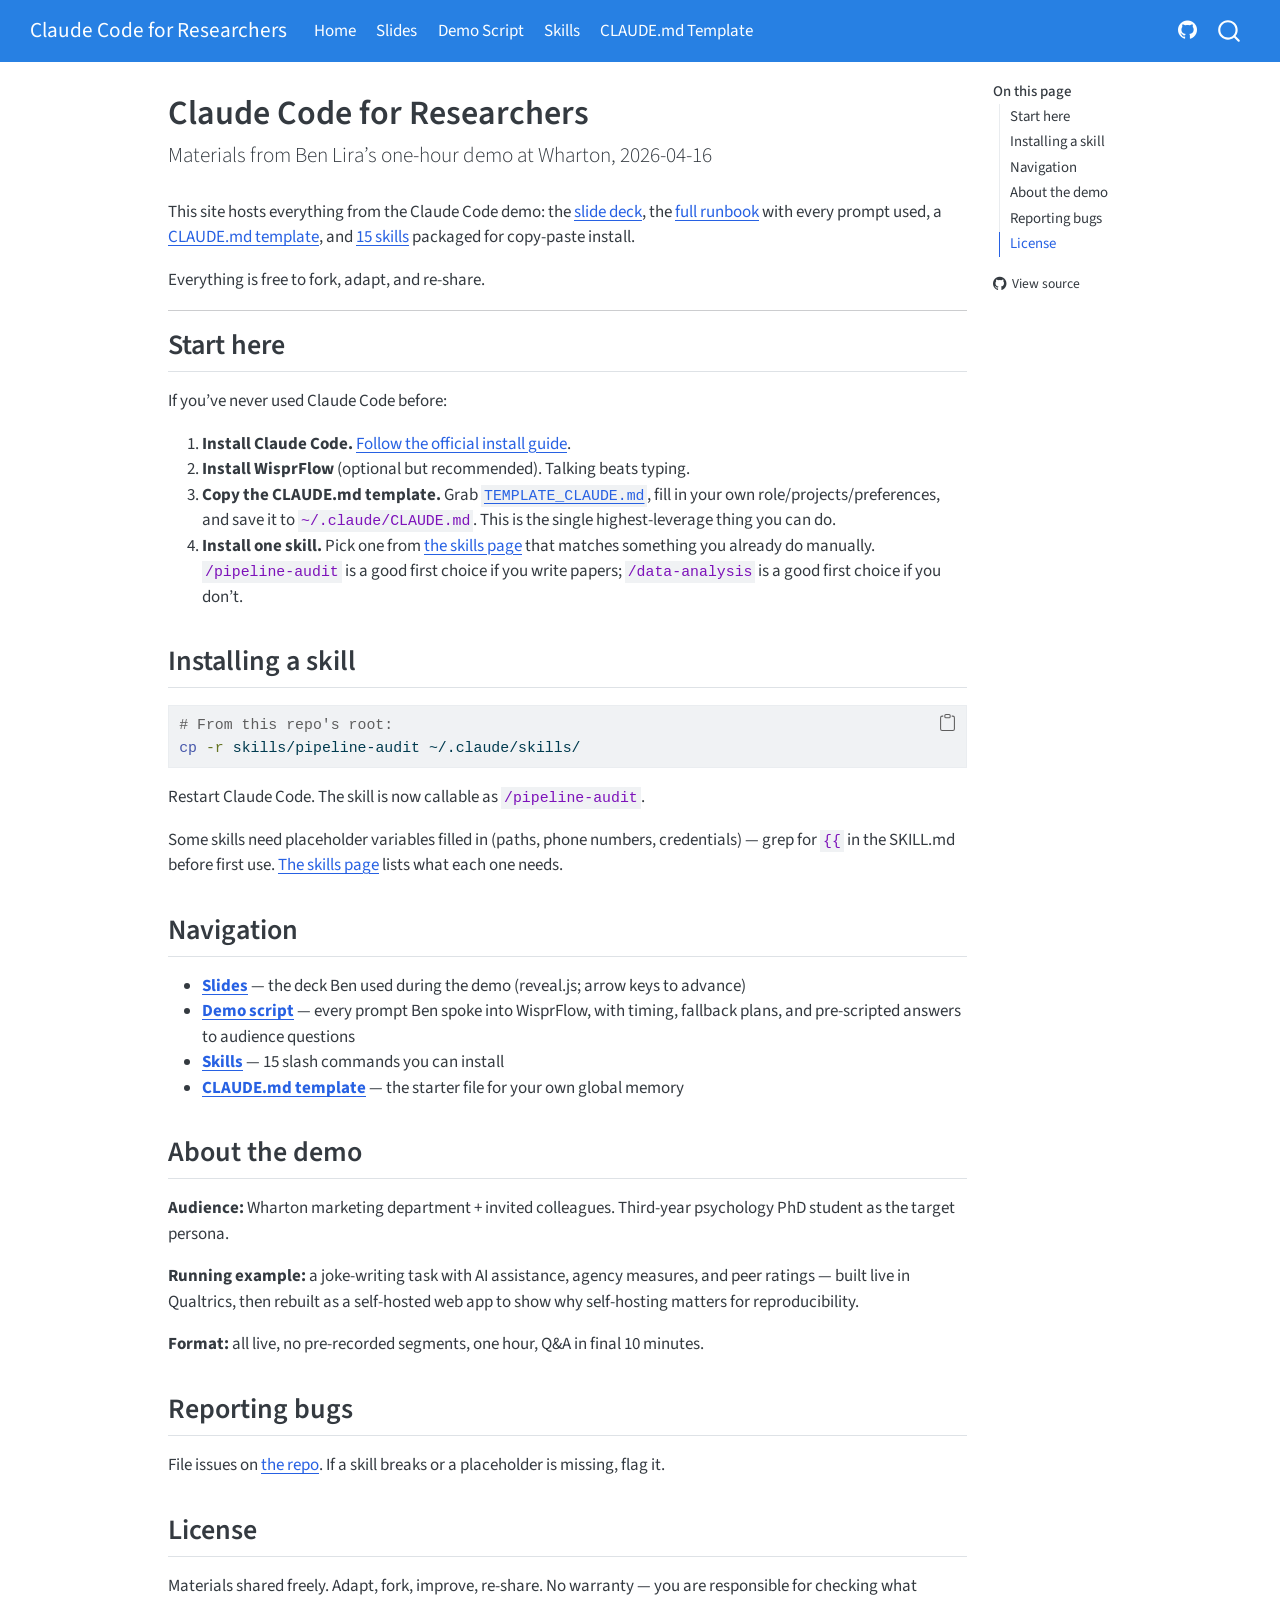
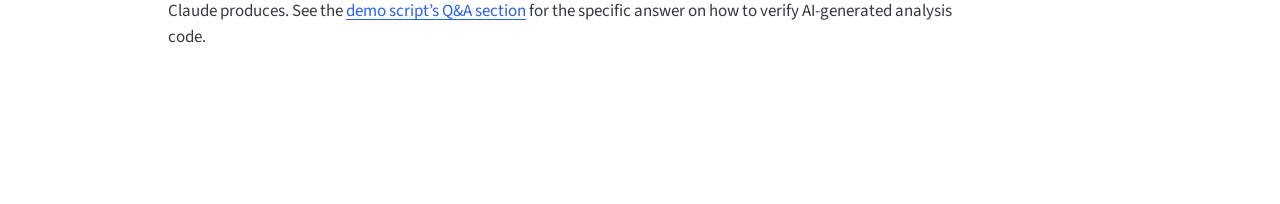
==== index.html @ da027f0b "Built site for gh-pages" ====
<!DOCTYPE html>
<html xmlns="http://www.w3.org/1999/xhtml" lang="en" xml:lang="en"><head>

<meta charset="utf-8">
<meta name="generator" content="quarto-1.9.37">

<meta name="viewport" content="width=device-width, initial-scale=1.0, user-scalable=yes">


<title>Claude Code for Researchers</title>
<style>
/* Default styles provided by pandoc.
** See https://pandoc.org/MANUAL.html#variables-for-html for config info.
*/
code{white-space: pre-wrap;}
span.smallcaps{font-variant: small-caps;}
div.columns{display: flex; gap: min(4vw, 1.5em);}
div.column{flex: auto; overflow-x: auto;}
div.hanging-indent{margin-left: 1.5em; text-indent: -1.5em;}
ul.task-list{list-style: none;}
ul.task-list li input[type="checkbox"] {
  width: 0.8em;
  margin: 0 0.8em 0.2em -1em; /* quarto-specific, see https://github.com/quarto-dev/quarto-cli/issues/4556 */ 
  vertical-align: middle;
}
/* CSS for syntax highlighting */
html { -webkit-text-size-adjust: 100%; }
pre > code.sourceCode { white-space: pre; position: relative; }
pre > code.sourceCode > span { display: inline-block; line-height: 1.25; }
pre > code.sourceCode > span:empty { height: 1.2em; }
.sourceCode { overflow: visible; }
code.sourceCode > span { color: inherit; text-decoration: inherit; }
div.sourceCode { margin: 1em 0; }
pre.sourceCode { margin: 0; }
@media screen {
div.sourceCode { overflow: auto; }
}
@media print {
pre > code.sourceCode { white-space: pre-wrap; }
pre > code.sourceCode > span { text-indent: -5em; padding-left: 5em; }
}
pre.numberSource code
  { counter-reset: source-line 0; }
pre.numberSource code > span
  { position: relative; left: -4em; counter-increment: source-line; }
pre.numberSource code > span > a:first-child::before
  { content: counter(source-line);
    position: relative; left: -1em; text-align: right; vertical-align: baseline;
    border: none; display: inline-block;
    -webkit-touch-callout: none; -webkit-user-select: none;
    -khtml-user-select: none; -moz-user-select: none;
    -ms-user-select: none; user-select: none;
    padding: 0 4px; width: 4em;
  }
pre.numberSource { margin-left: 3em;  padding-left: 4px; }
div.sourceCode
  {   }
@media screen {
pre > code.sourceCode > span > a:first-child::before { text-decoration: underline; }
}
</style>


<script src="site_libs/quarto-nav/quarto-nav.js"></script>
<script src="site_libs/quarto-nav/headroom.min.js"></script>
<script src="site_libs/clipboard/clipboard.min.js"></script>
<script src="site_libs/quarto-search/autocomplete.umd.js"></script>
<script src="site_libs/quarto-search/fuse.min.js"></script>
<script src="site_libs/quarto-search/quarto-search.js"></script>
<meta name="quarto:offset" content="./">
<script src="site_libs/quarto-html/quarto.js" type="module"></script>
<script src="site_libs/quarto-html/tabsets/tabsets.js" type="module"></script>
<script src="site_libs/quarto-html/popper.min.js"></script>
<script src="site_libs/quarto-html/tippy.umd.min.js"></script>
<script src="site_libs/quarto-html/anchor.min.js"></script>
<link href="site_libs/quarto-html/tippy.css" rel="stylesheet">
<link href="site_libs/quarto-html/quarto-syntax-highlighting-7f8f88aac4f3542376d5c11b86a4c14d.css" rel="stylesheet" id="quarto-text-highlighting-styles">
<script src="site_libs/bootstrap/bootstrap.min.js"></script>
<link href="site_libs/bootstrap/bootstrap-icons.css" rel="stylesheet">
<link href="site_libs/bootstrap/bootstrap-a6716d435b7d433af430122f15daafcd.min.css" rel="stylesheet" append-hash="true" id="quarto-bootstrap" data-mode="light">
<script id="quarto-search-options" type="application/json">{
  "location": "navbar",
  "copy-button": false,
  "collapse-after": 3,
  "panel-placement": "end",
  "type": "overlay",
  "limit": 50,
  "keyboard-shortcut": [
    "f",
    "/",
    "s"
  ],
  "show-item-context": false,
  "language": {
    "search-no-results-text": "No results",
    "search-matching-documents-text": "matching documents",
    "search-copy-link-title": "Copy link to search",
    "search-hide-matches-text": "Hide additional matches",
    "search-more-match-text": "more match in this document",
    "search-more-matches-text": "more matches in this document",
    "search-clear-button-title": "Clear",
    "search-text-placeholder": "",
    "search-detached-cancel-button-title": "Cancel",
    "search-submit-button-title": "Submit",
    "search-label": "Search"
  }
}</script>


<link rel="stylesheet" href="slides.css">
</head>

<body class="nav-fixed quarto-light">

<div id="quarto-search-results"></div>
  <header id="quarto-header" class="headroom fixed-top">
    <nav class="navbar navbar-expand-lg " data-bs-theme="dark">
      <div class="navbar-container container-fluid">
      <div class="navbar-brand-container mx-auto">
    <a class="navbar-brand" href="./index.html">
    <span class="navbar-title">Claude Code for Researchers</span>
    </a>
  </div>
            <div id="quarto-search" class="" title="Search"></div>
          <button class="navbar-toggler" type="button" data-bs-toggle="collapse" data-bs-target="#navbarCollapse" aria-controls="navbarCollapse" role="menu" aria-expanded="false" aria-label="Toggle navigation" onclick="if (window.quartoToggleHeadroom) { window.quartoToggleHeadroom(); }">
  <span class="navbar-toggler-icon"></span>
</button>
          <div class="collapse navbar-collapse" id="navbarCollapse">
            <ul class="navbar-nav navbar-nav-scroll me-auto">
  <li class="nav-item">
    <a class="nav-link active" href="./index.html" aria-current="page"> 
<span class="menu-text">Home</span></a>
  </li>  
  <li class="nav-item">
    <a class="nav-link" href="./slides.html"> 
<span class="menu-text">Slides</span></a>
  </li>  
  <li class="nav-item">
    <a class="nav-link" href="./demo_script.html"> 
<span class="menu-text">Demo Script</span></a>
  </li>  
  <li class="nav-item">
    <a class="nav-link" href="./skills/index.html"> 
<span class="menu-text">Skills</span></a>
  </li>  
  <li class="nav-item">
    <a class="nav-link" href="./TEMPLATE_CLAUDE.html"> 
<span class="menu-text">CLAUDE.md Template</span></a>
  </li>  
</ul>
            <ul class="navbar-nav navbar-nav-scroll ms-auto">
  <li class="nav-item compact">
    <a class="nav-link" href="https://github.com/lirabenjamin/claude-code-for-researchers"> <i class="bi bi-github" role="img" aria-label="GitHub">
</i> 
<span class="menu-text"></span></a>
  </li>  
</ul>
          </div> <!-- /navcollapse -->
            <div class="quarto-navbar-tools">
</div>
      </div> <!-- /container-fluid -->
    </nav>
</header>
<!-- content -->
<div id="quarto-content" class="quarto-container page-columns page-rows-contents page-layout-article page-navbar">
<!-- sidebar -->
<!-- margin-sidebar -->
    <div id="quarto-margin-sidebar" class="sidebar margin-sidebar">
        <nav id="TOC" role="doc-toc" class="toc-active">
    <h2 id="toc-title">On this page</h2>
   
  <ul>
  <li><a href="#start-here" id="toc-start-here" class="nav-link active" data-scroll-target="#start-here">Start here</a></li>
  <li><a href="#installing-a-skill" id="toc-installing-a-skill" class="nav-link" data-scroll-target="#installing-a-skill">Installing a skill</a></li>
  <li><a href="#navigation" id="toc-navigation" class="nav-link" data-scroll-target="#navigation">Navigation</a></li>
  <li><a href="#about-the-demo" id="toc-about-the-demo" class="nav-link" data-scroll-target="#about-the-demo">About the demo</a></li>
  <li><a href="#reporting-bugs" id="toc-reporting-bugs" class="nav-link" data-scroll-target="#reporting-bugs">Reporting bugs</a></li>
  <li><a href="#license" id="toc-license" class="nav-link" data-scroll-target="#license">License</a></li>
  </ul>
<div class="toc-actions"><ul><li><a href="https://github.com/lirabenjamin/claude-code-for-researchers/blob/main/index.qmd" class="toc-action"><i class="bi bi-github"></i>View source</a></li></ul></div></nav>
    </div>
<!-- main -->
<main class="content" id="quarto-document-content">

<header id="title-block-header" class="quarto-title-block default">
<div class="quarto-title">
<h1 class="title">Claude Code for Researchers</h1>
<p class="subtitle lead">Materials from Ben Lira’s one-hour demo at Wharton, 2026-04-16</p>
</div>



<div class="quarto-title-meta">

    
  
    
  </div>
  


</header>


<p>This site hosts everything from the Claude Code demo: the <a href="./slides.html">slide deck</a>, the <a href="./demo_script.html">full runbook</a> with every prompt used, a <a href="./TEMPLATE_CLAUDE.html">CLAUDE.md template</a>, and <a href="./skills/index.html">15 skills</a> packaged for copy-paste install.</p>
<p>Everything is free to fork, adapt, and re-share.</p>
<hr>
<section id="start-here" class="level2">
<h2 class="anchored" data-anchor-id="start-here">Start here</h2>
<p>If you’ve never used Claude Code before:</p>
<ol type="1">
<li><strong>Install Claude Code.</strong> <a href="https://docs.anthropic.com/claude/docs/claude-code">Follow the official install guide</a>.</li>
<li><strong>Install WisprFlow</strong> (optional but recommended). Talking beats typing.</li>
<li><strong>Copy the CLAUDE.md template.</strong> Grab <a href="./TEMPLATE_CLAUDE.html"><code>TEMPLATE_CLAUDE.md</code></a>, fill in your own role/projects/preferences, and save it to <code>~/.claude/CLAUDE.md</code>. This is the single highest-leverage thing you can do.</li>
<li><strong>Install one skill.</strong> Pick one from <a href="./skills/index.html">the skills page</a> that matches something you already do manually. <code>/pipeline-audit</code> is a good first choice if you write papers; <code>/data-analysis</code> is a good first choice if you don’t.</li>
</ol>
</section>
<section id="installing-a-skill" class="level2">
<h2 class="anchored" data-anchor-id="installing-a-skill">Installing a skill</h2>
<div class="code-copy-outer-scaffold"><div class="sourceCode" id="cb1"><pre class="sourceCode bash code-with-copy"><code class="sourceCode bash"><span id="cb1-1"><a href="#cb1-1" aria-hidden="true" tabindex="-1"></a><span class="co"># From this repo's root:</span></span>
<span id="cb1-2"><a href="#cb1-2" aria-hidden="true" tabindex="-1"></a><span class="fu">cp</span> <span class="at">-r</span> skills/pipeline-audit ~/.claude/skills/</span></code></pre></div><button title="Copy to Clipboard" class="code-copy-button"><i class="bi"></i></button></div>
<p>Restart Claude Code. The skill is now callable as <code>/pipeline-audit</code>.</p>
<p>Some skills need placeholder variables filled in (paths, phone numbers, credentials) — grep for <code>{{</code> in the SKILL.md before first use. <a href="./skills/index.html">The skills page</a> lists what each one needs.</p>
</section>
<section id="navigation" class="level2">
<h2 class="anchored" data-anchor-id="navigation">Navigation</h2>
<ul>
<li><a href="./slides.html"><strong>Slides</strong></a> — the deck Ben used during the demo (reveal.js; arrow keys to advance)</li>
<li><a href="./demo_script.html"><strong>Demo script</strong></a> — every prompt Ben spoke into WisprFlow, with timing, fallback plans, and pre-scripted answers to audience questions</li>
<li><a href="./skills/index.html"><strong>Skills</strong></a> — 15 slash commands you can install</li>
<li><a href="./TEMPLATE_CLAUDE.html"><strong>CLAUDE.md template</strong></a> — the starter file for your own global memory</li>
</ul>
</section>
<section id="about-the-demo" class="level2">
<h2 class="anchored" data-anchor-id="about-the-demo">About the demo</h2>
<p><strong>Audience:</strong> Wharton marketing department + invited colleagues. Third-year psychology PhD student as the target persona.</p>
<p><strong>Running example:</strong> a joke-writing task with AI assistance, agency measures, and peer ratings — built live in Qualtrics, then rebuilt as a self-hosted web app to show why self-hosting matters for reproducibility.</p>
<p><strong>Format:</strong> all live, no pre-recorded segments, one hour, Q&amp;A in final 10 minutes.</p>
</section>
<section id="reporting-bugs" class="level2">
<h2 class="anchored" data-anchor-id="reporting-bugs">Reporting bugs</h2>
<p>File issues on <a href="https://github.com/lirabenjamin/claude-code-for-researchers">the repo</a>. If a skill breaks or a placeholder is missing, flag it.</p>
</section>
<section id="license" class="level2">
<h2 class="anchored" data-anchor-id="license">License</h2>
<p>Materials shared freely. Adapt, fork, improve, re-share. No warranty — you are responsible for checking what Claude produces. See the <a href="./demo_script.html#qa--41005100">demo script’s Q&amp;A section</a> for the specific answer on how to verify AI-generated analysis code.</p>


</section>

</main> <!-- /main -->
<script id="quarto-html-after-body" type="application/javascript">
  window.document.addEventListener("DOMContentLoaded", function (event) {
    const icon = "";
    const anchorJS = new window.AnchorJS();
    anchorJS.options = {
      placement: 'right',
      icon: icon
    };
    anchorJS.add('.anchored');
    const isCodeAnnotation = (el) => {
      for (const clz of el.classList) {
        if (clz.startsWith('code-annotation-')) {                     
          return true;
        }
      }
      return false;
    }
    const onCopySuccess = function(e) {
      // button target
      const button = e.trigger;
      // don't keep focus
      button.blur();
      // flash "checked"
      button.classList.add('code-copy-button-checked');
      var currentTitle = button.getAttribute("title");
      button.setAttribute("title", "Copied!");
      let tooltip;
      if (window.bootstrap) {
        button.setAttribute("data-bs-toggle", "tooltip");
        button.setAttribute("data-bs-placement", "left");
        button.setAttribute("data-bs-title", "Copied!");
        tooltip = new bootstrap.Tooltip(button, 
          { trigger: "manual", 
            customClass: "code-copy-button-tooltip",
            offset: [0, -8]});
        tooltip.show();    
      }
      setTimeout(function() {
        if (tooltip) {
          tooltip.hide();
          button.removeAttribute("data-bs-title");
          button.removeAttribute("data-bs-toggle");
          button.removeAttribute("data-bs-placement");
        }
        button.setAttribute("title", currentTitle);
        button.classList.remove('code-copy-button-checked');
      }, 1000);
      // clear code selection
      e.clearSelection();
    }
    const getTextToCopy = function(trigger) {
      const outerScaffold = trigger.parentElement.cloneNode(true);
      const codeEl = outerScaffold.querySelector('code');
      for (const childEl of codeEl.children) {
        if (isCodeAnnotation(childEl)) {
          childEl.remove();
        }
      }
      return codeEl.innerText;
    }
    const clipboard = new window.ClipboardJS('.code-copy-button:not([data-in-quarto-modal])', {
      text: getTextToCopy
    });
    clipboard.on('success', onCopySuccess);
    if (window.document.getElementById('quarto-embedded-source-code-modal')) {
      const clipboardModal = new window.ClipboardJS('.code-copy-button[data-in-quarto-modal]', {
        text: getTextToCopy,
        container: window.document.getElementById('quarto-embedded-source-code-modal')
      });
      clipboardModal.on('success', onCopySuccess);
    }
      var localhostRegex = new RegExp(/^(?:http|https):\/\/localhost\:?[0-9]*\//);
      var mailtoRegex = new RegExp(/^mailto:/);
        var filterRegex = new RegExp("https:\/\/lirabenjamin\.github\.io\/claude-code-for-researchers");
      var isInternal = (href) => {
          return filterRegex.test(href) || localhostRegex.test(href) || mailtoRegex.test(href);
      }
      // Inspect non-navigation links and adorn them if external
     var links = window.document.querySelectorAll('a[href]:not(.nav-link):not(.navbar-brand):not(.toc-action):not(.sidebar-link):not(.sidebar-item-toggle):not(.pagination-link):not(.no-external):not([aria-hidden]):not(.dropdown-item):not(.quarto-navigation-tool):not(.about-link)');
      for (var i=0; i<links.length; i++) {
        const link = links[i];
        if (!isInternal(link.href)) {
          // undo the damage that might have been done by quarto-nav.js in the case of
          // links that we want to consider external
          if (link.dataset.originalHref !== undefined) {
            link.href = link.dataset.originalHref;
          }
        }
      }
    function tippyHover(el, contentFn, onTriggerFn, onUntriggerFn) {
      const config = {
        allowHTML: true,
        maxWidth: 500,
        delay: 100,
        arrow: false,
        appendTo: function(el) {
            return el.parentElement;
        },
        interactive: true,
        interactiveBorder: 10,
        theme: 'quarto',
        placement: 'bottom-start',
      };
      if (contentFn) {
        config.content = contentFn;
      }
      if (onTriggerFn) {
        config.onTrigger = onTriggerFn;
      }
      if (onUntriggerFn) {
        config.onUntrigger = onUntriggerFn;
      }
      window.tippy(el, config); 
    }
    const noterefs = window.document.querySelectorAll('a[role="doc-noteref"]');
    for (var i=0; i<noterefs.length; i++) {
      const ref = noterefs[i];
      tippyHover(ref, function() {
        // use id or data attribute instead here
        let href = ref.getAttribute('data-footnote-href') || ref.getAttribute('href');
        try { href = new URL(href).hash; } catch {}
        const id = href.replace(/^#\/?/, "");
        const note = window.document.getElementById(id);
        if (note) {
          return note.innerHTML;
        } else {
          return "";
        }
      });
    }
    const xrefs = window.document.querySelectorAll('a.quarto-xref');
    const processXRef = (id, note) => {
      // Strip column container classes
      const stripColumnClz = (el) => {
        el.classList.remove("page-full", "page-columns");
        if (el.children) {
          for (const child of el.children) {
            stripColumnClz(child);
          }
        }
      }
      stripColumnClz(note)
      if (id === null || id.startsWith('sec-')) {
        // Special case sections, only their first couple elements
        const container = document.createElement("div");
        if (note.children && note.children.length > 2) {
          container.appendChild(note.children[0].cloneNode(true));
          for (let i = 1; i < note.children.length; i++) {
            const child = note.children[i];
            if (child.tagName === "P" && child.innerText === "") {
              continue;
            } else {
              container.appendChild(child.cloneNode(true));
              break;
            }
          }
          if (window.Quarto?.typesetMath) {
            window.Quarto.typesetMath(container);
          }
          return container.innerHTML
        } else {
          if (window.Quarto?.typesetMath) {
            window.Quarto.typesetMath(note);
          }
          return note.innerHTML;
        }
      } else {
        // Remove any anchor links if they are present
        const anchorLink = note.querySelector('a.anchorjs-link');
        if (anchorLink) {
          anchorLink.remove();
        }
        if (window.Quarto?.typesetMath) {
          window.Quarto.typesetMath(note);
        }
        if (note.classList.contains("callout")) {
          return note.outerHTML;
        } else {
          return note.innerHTML;
        }
      }
    }
    for (var i=0; i<xrefs.length; i++) {
      const xref = xrefs[i];
      tippyHover(xref, undefined, function(instance) {
        instance.disable();
        let url = xref.getAttribute('href');
        let hash = undefined; 
        if (url.startsWith('#')) {
          hash = url;
        } else {
          try { hash = new URL(url).hash; } catch {}
        }
        if (hash) {
          const id = hash.replace(/^#\/?/, "");
          const note = window.document.getElementById(id);
          if (note !== null) {
            try {
              const html = processXRef(id, note.cloneNode(true));
              instance.setContent(html);
            } finally {
              instance.enable();
              instance.show();
            }
          } else {
            // See if we can fetch this
            fetch(url.split('#')[0])
            .then(res => res.text())
            .then(html => {
              const parser = new DOMParser();
              const htmlDoc = parser.parseFromString(html, "text/html");
              const note = htmlDoc.getElementById(id);
              if (note !== null) {
                const html = processXRef(id, note);
                instance.setContent(html);
              } 
            }).finally(() => {
              instance.enable();
              instance.show();
            });
          }
        } else {
          // See if we can fetch a full url (with no hash to target)
          // This is a special case and we should probably do some content thinning / targeting
          fetch(url)
          .then(res => res.text())
          .then(html => {
            const parser = new DOMParser();
            const htmlDoc = parser.parseFromString(html, "text/html");
            const note = htmlDoc.querySelector('main.content');
            if (note !== null) {
              // This should only happen for chapter cross references
              // (since there is no id in the URL)
              // remove the first header
              if (note.children.length > 0 && note.children[0].tagName === "HEADER") {
                note.children[0].remove();
              }
              const html = processXRef(null, note);
              instance.setContent(html);
            } 
          }).finally(() => {
            instance.enable();
            instance.show();
          });
        }
      }, function(instance) {
      });
    }
        let selectedAnnoteEl;
        const selectorForAnnotation = ( cell, annotation) => {
          let cellAttr = 'data-code-cell="' + cell + '"';
          let lineAttr = 'data-code-annotation="' +  annotation + '"';
          const selector = 'span[' + cellAttr + '][' + lineAttr + ']';
          return selector;
        }
        const selectCodeLines = (annoteEl) => {
          const doc = window.document;
          const targetCell = annoteEl.getAttribute("data-target-cell");
          const targetAnnotation = annoteEl.getAttribute("data-target-annotation");
          const annoteSpan = window.document.querySelector(selectorForAnnotation(targetCell, targetAnnotation));
          const lines = annoteSpan.getAttribute("data-code-lines").split(",");
          const lineIds = lines.map((line) => {
            return targetCell + "-" + line;
          })
          let top = null;
          let height = null;
          let parent = null;
          if (lineIds.length > 0) {
              //compute the position of the single el (top and bottom and make a div)
              const el = window.document.getElementById(lineIds[0]);
              top = el.offsetTop;
              height = el.offsetHeight;
              parent = el.parentElement.parentElement;
            if (lineIds.length > 1) {
              const lastEl = window.document.getElementById(lineIds[lineIds.length - 1]);
              const bottom = lastEl.offsetTop + lastEl.offsetHeight;
              height = bottom - top;
            }
            if (top !== null && height !== null && parent !== null) {
              // cook up a div (if necessary) and position it 
              let div = window.document.getElementById("code-annotation-line-highlight");
              if (div === null) {
                div = window.document.createElement("div");
                div.setAttribute("id", "code-annotation-line-highlight");
                div.style.position = 'absolute';
                parent.appendChild(div);
              }
              div.style.top = top - 2 + "px";
              div.style.height = height + 4 + "px";
              div.style.left = 0;
              let gutterDiv = window.document.getElementById("code-annotation-line-highlight-gutter");
              if (gutterDiv === null) {
                gutterDiv = window.document.createElement("div");
                gutterDiv.setAttribute("id", "code-annotation-line-highlight-gutter");
                gutterDiv.style.position = 'absolute';
                const codeCell = window.document.getElementById(targetCell);
                const gutter = codeCell.querySelector('.code-annotation-gutter');
                gutter.appendChild(gutterDiv);
              }
              gutterDiv.style.top = top - 2 + "px";
              gutterDiv.style.height = height + 4 + "px";
            }
            selectedAnnoteEl = annoteEl;
          }
        };
        const unselectCodeLines = () => {
          const elementsIds = ["code-annotation-line-highlight", "code-annotation-line-highlight-gutter"];
          elementsIds.forEach((elId) => {
            const div = window.document.getElementById(elId);
            if (div) {
              div.remove();
            }
          });
          selectedAnnoteEl = undefined;
        };
          // Handle positioning of the toggle
      window.addEventListener(
        "resize",
        throttle(() => {
          elRect = undefined;
          if (selectedAnnoteEl) {
            selectCodeLines(selectedAnnoteEl);
          }
        }, 10)
      );
      function throttle(fn, ms) {
      let throttle = false;
      let timer;
        return (...args) => {
          if(!throttle) { // first call gets through
              fn.apply(this, args);
              throttle = true;
          } else { // all the others get throttled
              if(timer) clearTimeout(timer); // cancel #2
              timer = setTimeout(() => {
                fn.apply(this, args);
                timer = throttle = false;
              }, ms);
          }
        };
      }
        // Attach click handler to the DT
        const annoteDls = window.document.querySelectorAll('dt[data-target-cell]');
        for (const annoteDlNode of annoteDls) {
          annoteDlNode.addEventListener('click', (event) => {
            const clickedEl = event.target;
            if (clickedEl !== selectedAnnoteEl) {
              unselectCodeLines();
              const activeEl = window.document.querySelector('dt[data-target-cell].code-annotation-active');
              if (activeEl) {
                activeEl.classList.remove('code-annotation-active');
              }
              selectCodeLines(clickedEl);
              clickedEl.classList.add('code-annotation-active');
            } else {
              // Unselect the line
              unselectCodeLines();
              clickedEl.classList.remove('code-annotation-active');
            }
          });
        }
    const findCites = (el) => {
      const parentEl = el.parentElement;
      if (parentEl) {
        const cites = parentEl.dataset.cites;
        if (cites) {
          return {
            el,
            cites: cites.split(' ')
          };
        } else {
          return findCites(el.parentElement)
        }
      } else {
        return undefined;
      }
    };
    var bibliorefs = window.document.querySelectorAll('a[role="doc-biblioref"]');
    for (var i=0; i<bibliorefs.length; i++) {
      const ref = bibliorefs[i];
      const citeInfo = findCites(ref);
      if (citeInfo) {
        tippyHover(citeInfo.el, function() {
          var popup = window.document.createElement('div');
          citeInfo.cites.forEach(function(cite) {
            var citeDiv = window.document.createElement('div');
            citeDiv.classList.add('hanging-indent');
            citeDiv.classList.add('csl-entry');
            var biblioDiv = window.document.getElementById('ref-' + cite);
            if (biblioDiv) {
              citeDiv.innerHTML = biblioDiv.innerHTML;
            }
            popup.appendChild(citeDiv);
          });
          return popup.innerHTML;
        });
      }
    }
  });
  </script>
</div> <!-- /content -->




<footer class="footer"><div class="nav-footer"><div class="nav-footer-center"><div class="toc-actions d-sm-block d-md-none"><ul><li><a href="https://github.com/lirabenjamin/claude-code-for-researchers/blob/main/index.qmd" class="toc-action"><i class="bi bi-github"></i>View source</a></li></ul></div></div></div></footer></body></html>
---- site_libs/quarto-html/tippy.css ----
.tippy-box[data-animation=fade][data-state=hidden]{opacity:0}[data-tippy-root]{max-width:calc(100vw - 10px)}.tippy-box{position:relative;background-color:#333;color:#fff;border-radius:4px;font-size:14px;line-height:1.4;white-space:normal;outline:0;transition-property:transform,visibility,opacity}.tippy-box[data-placement^=top]>.tippy-arrow{bottom:0}.tippy-box[data-placement^=top]>.tippy-arrow:before{bottom:-7px;left:0;border-width:8px 8px 0;border-top-color:initial;transform-origin:center top}.tippy-box[data-placement^=bottom]>.tippy-arrow{top:0}.tippy-box[data-placement^=bottom]>.tippy-arrow:before{top:-7px;left:0;border-width:0 8px 8px;border-bottom-color:initial;transform-origin:center bottom}.tippy-box[data-placement^=left]>.tippy-arrow{right:0}.tippy-box[data-placement^=left]>.tippy-arrow:before{border-width:8px 0 8px 8px;border-left-color:initial;right:-7px;transform-origin:center left}.tippy-box[data-placement^=right]>.tippy-arrow{left:0}.tippy-box[data-placement^=right]>.tippy-arrow:before{left:-7px;border-width:8px 8px 8px 0;border-right-color:initial;transform-origin:center right}.tippy-box[data-inertia][data-state=visible]{transition-timing-function:cubic-bezier(.54,1.5,.38,1.11)}.tippy-arrow{width:16px;height:16px;color:#333}.tippy-arrow:before{content:"";position:absolute;border-color:transparent;border-style:solid}.tippy-content{position:relative;padding:5px 9px;z-index:1}
---- site_libs/quarto-html/quarto-syntax-highlighting-7f8f88aac4f3542376d5c11b86a4c14d.css ----
/* quarto syntax highlight colors */
:root {
  --quarto-hl-ot-color: #003B4F;
  --quarto-hl-at-color: #657422;
  --quarto-hl-ss-color: #20794D;
  --quarto-hl-an-color: #5E5E5E;
  --quarto-hl-fu-color: #4758AB;
  --quarto-hl-st-color: #20794D;
  --quarto-hl-cf-color: #003B4F;
  --quarto-hl-op-color: #5E5E5E;
  --quarto-hl-er-color: #AD0000;
  --quarto-hl-bn-color: #AD0000;
  --quarto-hl-al-color: #AD0000;
  --quarto-hl-va-color: #111111;
  --quarto-hl-bu-color: inherit;
  --quarto-hl-ex-color: inherit;
  --quarto-hl-pp-color: #AD0000;
  --quarto-hl-in-color: #5E5E5E;
  --quarto-hl-vs-color: #20794D;
  --quarto-hl-wa-color: #5E5E5E;
  --quarto-hl-do-color: #5E5E5E;
  --quarto-hl-im-color: #00769E;
  --quarto-hl-ch-color: #20794D;
  --quarto-hl-dt-color: #AD0000;
  --quarto-hl-fl-color: #AD0000;
  --quarto-hl-co-color: #5E5E5E;
  --quarto-hl-cv-color: #5E5E5E;
  --quarto-hl-cn-color: #8f5902;
  --quarto-hl-sc-color: #5E5E5E;
  --quarto-hl-dv-color: #AD0000;
  --quarto-hl-kw-color: #003B4F;
}

/* other quarto variables */
:root {
  --quarto-font-monospace: SFMono-Regular, Menlo, Monaco, Consolas, "Liberation Mono", "Courier New", monospace;
}

/* syntax highlight based on Pandoc's rules */
pre > code.sourceCode > span {
  color: #003B4F;
}

code.sourceCode > span {
  color: #003B4F;
}

div.sourceCode,
div.sourceCode pre.sourceCode {
  color: #003B4F;
}

/* Normal */
code span {
  color: #003B4F;
}

/* Alert */
code span.al {
  color: #AD0000;
  font-style: inherit;
}

/* Annotation */
code span.an {
  color: #5E5E5E;
  font-style: inherit;
}

/* Attribute */
code span.at {
  color: #657422;
  font-style: inherit;
}

/* BaseN */
code span.bn {
  color: #AD0000;
  font-style: inherit;
}

/* BuiltIn */
code span.bu {
  font-style: inherit;
}

/* ControlFlow */
code span.cf {
  color: #003B4F;
  font-weight: bold;
  font-style: inherit;
}

/* Char */
code span.ch {
  color: #20794D;
  font-style: inherit;
}

/* Constant */
code span.cn {
  color: #8f5902;
  font-style: inherit;
}

/* Comment */
code span.co {
  color: #5E5E5E;
  font-style: inherit;
}

/* CommentVar */
code span.cv {
  color: #5E5E5E;
  font-style: italic;
}

/* Documentation */
code span.do {
  color: #5E5E5E;
  font-style: italic;
}

/* DataType */
code span.dt {
  color: #AD0000;
  font-style: inherit;
}

/* DecVal */
code span.dv {
  color: #AD0000;
  font-style: inherit;
}

/* Error */
code span.er {
  color: #AD0000;
  font-style: inherit;
}

/* Extension */
code span.ex {
  font-style: inherit;
}

/* Float */
code span.fl {
  color: #AD0000;
  font-style: inherit;
}

/* Function */
code span.fu {
  color: #4758AB;
  font-style: inherit;
}

/* Import */
code span.im {
  color: #00769E;
  font-style: inherit;
}

/* Information */
code span.in {
  color: #5E5E5E;
  font-style: inherit;
}

/* Keyword */
code span.kw {
  color: #003B4F;
  font-weight: bold;
  font-style: inherit;
}

/* Operator */
code span.op {
  color: #5E5E5E;
  font-style: inherit;
}

/* Other */
code span.ot {
  color: #003B4F;
  font-style: inherit;
}

/* Preprocessor */
code span.pp {
  color: #AD0000;
  font-style: inherit;
}

/* SpecialChar */
code span.sc {
  color: #5E5E5E;
  font-style: inherit;
}

/* SpecialString */
code span.ss {
  color: #20794D;
  font-style: inherit;
}

/* String */
code span.st {
  color: #20794D;
  font-style: inherit;
}

/* Variable */
code span.va {
  color: #111111;
  font-style: inherit;
}

/* VerbatimString */
code span.vs {
  color: #20794D;
  font-style: inherit;
}

/* Warning */
code span.wa {
  color: #5E5E5E;
  font-style: italic;
}

.prevent-inlining {
  content: "</";
}

/*# sourceMappingURL=789ad8cd35626ba772517505b42a116e.css.map */
---- slides.css ----
/* Make code blocks look more terminal-like and fit longer excerpts */
.reveal pre {
  font-size: 0.55em;
  line-height: 1.35;
  box-shadow: none;
  border: 1px solid #ddd;
}

.reveal pre code {
  max-height: 700px;
  padding: 1.2em;
  background: #fafafa;
  color: #222;
  font-family: "JetBrains Mono", "Fira Code", Menlo, monospace;
}

/* Scrollable slides — let long excerpts scroll within the slide area */
.reveal .slides section.scrollable {
  overflow-y: auto;
}

/* Tighter body text on excerpt-heavy slides */
.reveal h2 {
  margin-bottom: 0.5em;
}
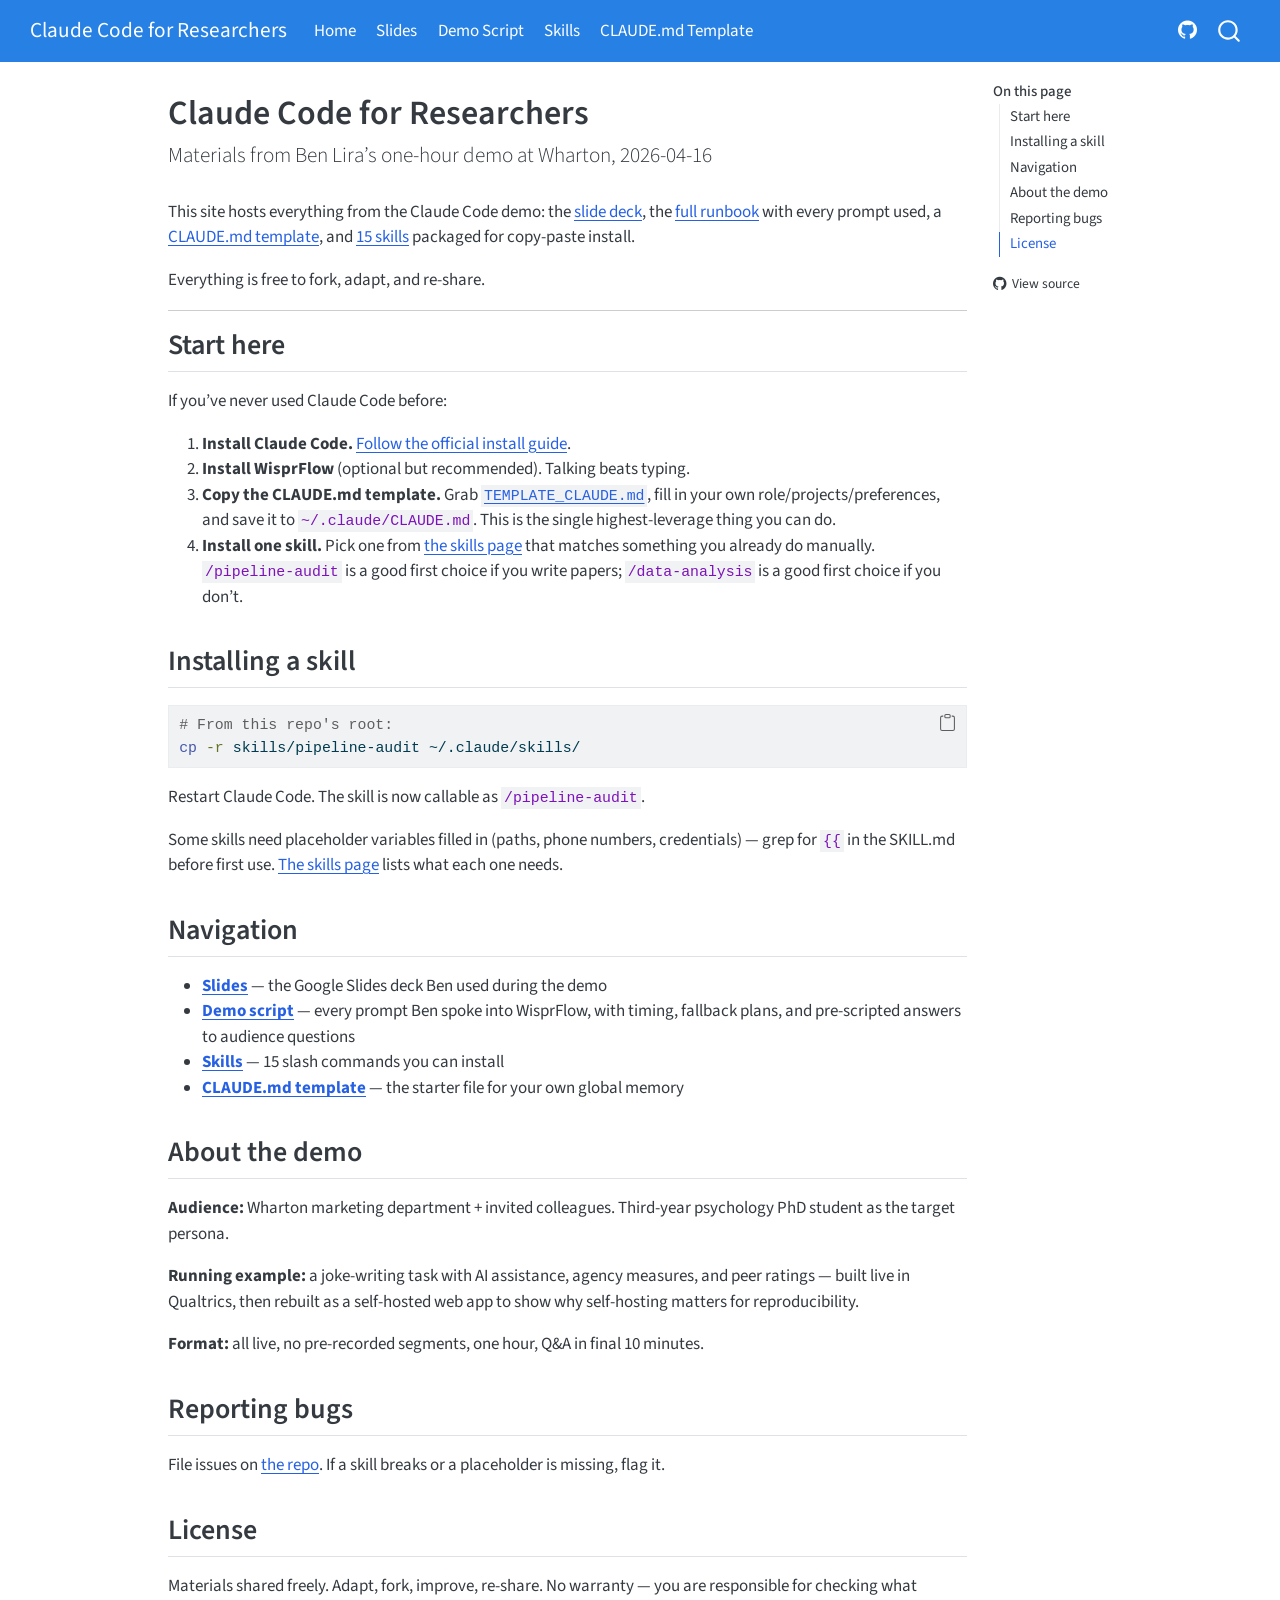
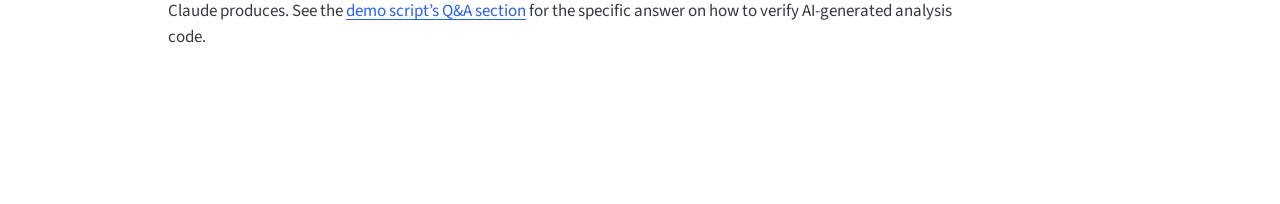
==== commit 3fb5c724: "Built site for gh-pages" ====
--- a/index.html
+++ b/index.html
@@ -132,7 +132,7 @@
 <span class="menu-text">Home</span></a>
   </li>  
   <li class="nav-item">
-    <a class="nav-link" href="./slides.html"> 
+    <a class="nav-link" href="https://docs.google.com/presentation/d/1j67OxP7MQudUdp6t-OtCPzaASTS8nBktCXalzXrvC1g/edit"> 
 <span class="menu-text">Slides</span></a>
   </li>  
   <li class="nav-item">
@@ -202,7 +202,7 @@
 </header>
 
 
-<p>This site hosts everything from the Claude Code demo: the <a href="./slides.html">slide deck</a>, the <a href="./demo_script.html">full runbook</a> with every prompt used, a <a href="./TEMPLATE_CLAUDE.html">CLAUDE.md template</a>, and <a href="./skills/index.html">15 skills</a> packaged for copy-paste install.</p>
+<p>This site hosts everything from the Claude Code demo: the <a href="https://docs.google.com/presentation/d/1j67OxP7MQudUdp6t-OtCPzaASTS8nBktCXalzXrvC1g/edit">slide deck</a>, the <a href="./demo_script.html">full runbook</a> with every prompt used, a <a href="./TEMPLATE_CLAUDE.html">CLAUDE.md template</a>, and <a href="./skills/index.html">15 skills</a> packaged for copy-paste install.</p>
 <p>Everything is free to fork, adapt, and re-share.</p>
 <hr>
 <section id="start-here" class="level2">
@@ -225,7 +225,7 @@
 <section id="navigation" class="level2">
 <h2 class="anchored" data-anchor-id="navigation">Navigation</h2>
 <ul>
-<li><a href="./slides.html"><strong>Slides</strong></a> — the deck Ben used during the demo (reveal.js; arrow keys to advance)</li>
+<li><a href="https://docs.google.com/presentation/d/1j67OxP7MQudUdp6t-OtCPzaASTS8nBktCXalzXrvC1g/edit"><strong>Slides</strong></a> — the Google Slides deck Ben used during the demo</li>
 <li><a href="./demo_script.html"><strong>Demo script</strong></a> — every prompt Ben spoke into WisprFlow, with timing, fallback plans, and pre-scripted answers to audience questions</li>
 <li><a href="./skills/index.html"><strong>Skills</strong></a> — 15 slash commands you can install</li>
 <li><a href="./TEMPLATE_CLAUDE.html"><strong>CLAUDE.md template</strong></a> — the starter file for your own global memory</li>
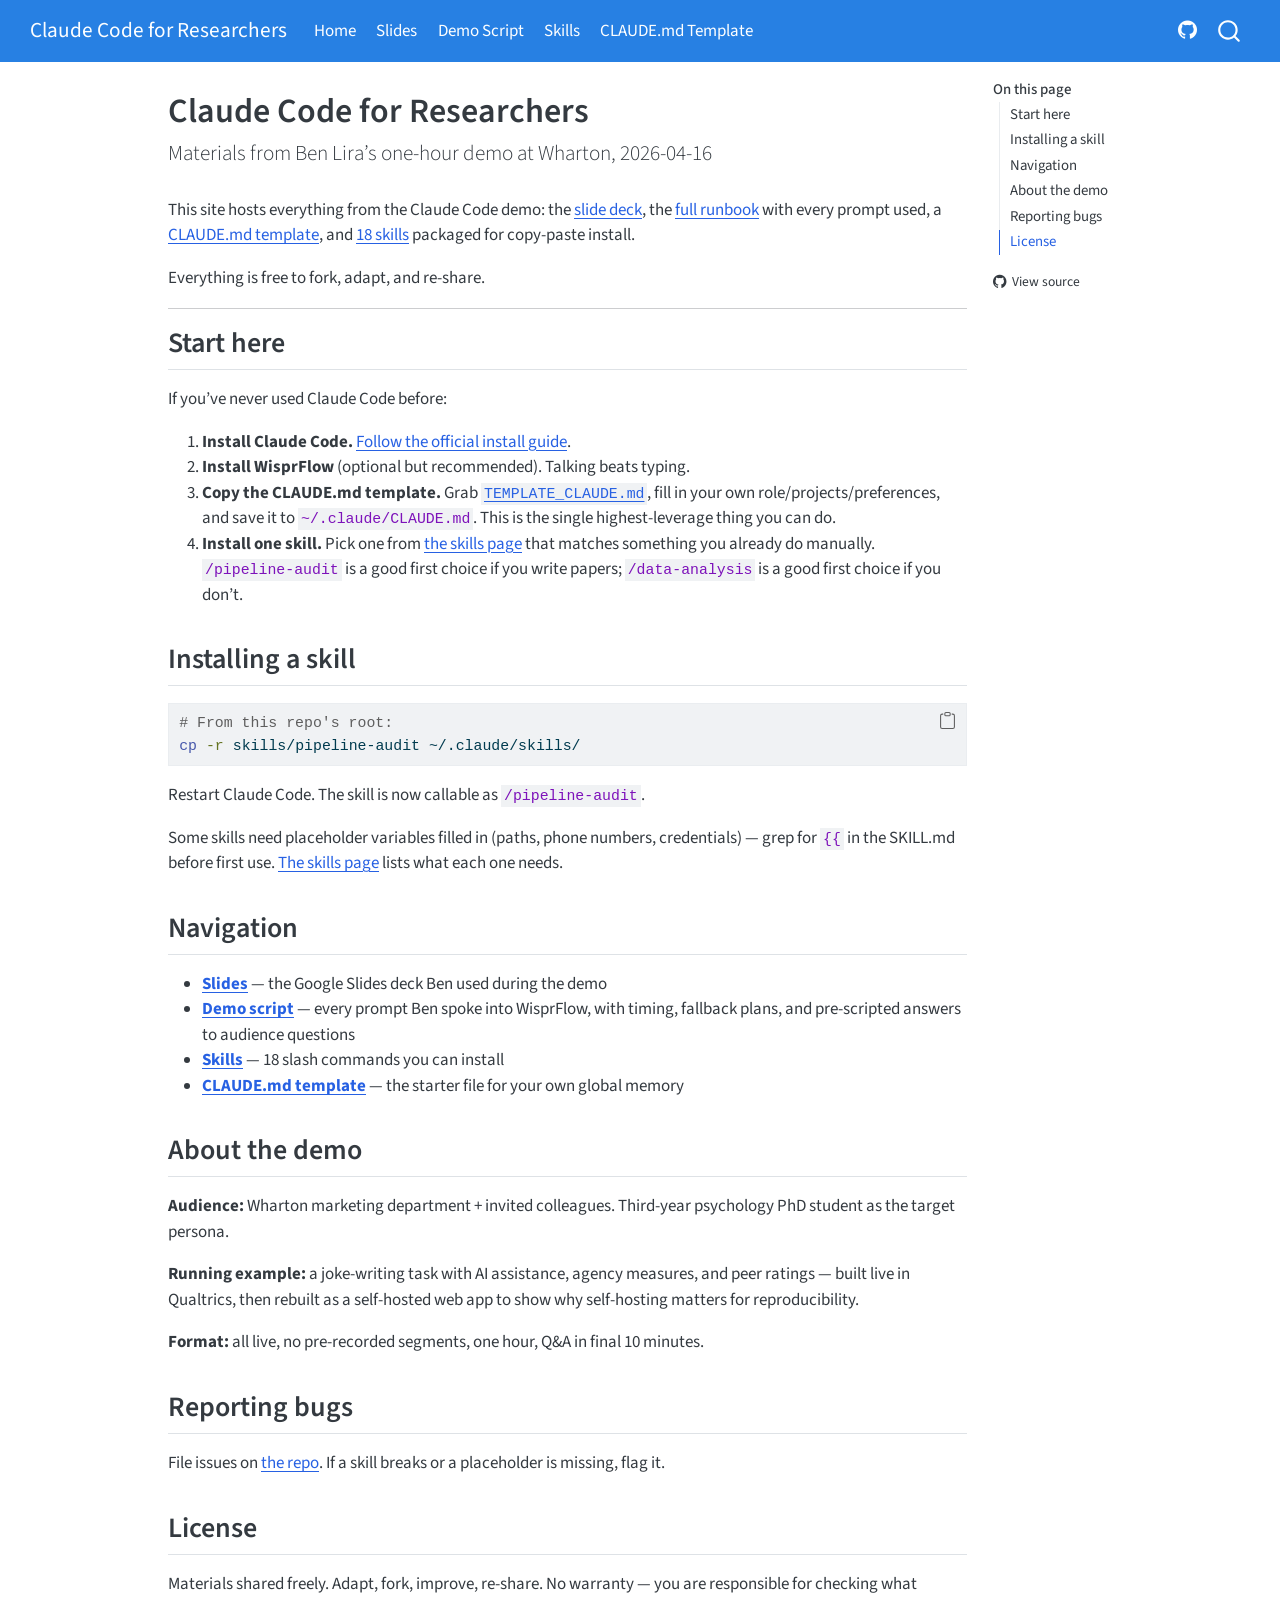
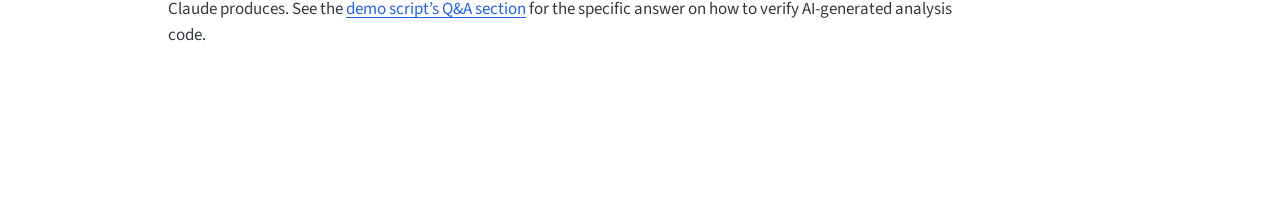
==== commit 5aa6543f: "Built site for gh-pages" ====
--- a/index.html
+++ b/index.html
@@ -2,7 +2,7 @@
 <html xmlns="http://www.w3.org/1999/xhtml" lang="en" xml:lang="en"><head>
 
 <meta charset="utf-8">
-<meta name="generator" content="quarto-1.9.37">
+<meta name="generator" content="quarto-1.10.18">
 
 <meta name="viewport" content="width=device-width, initial-scale=1.0, user-scalable=yes">
 
@@ -12,10 +12,13 @@
 /* Default styles provided by pandoc.
 ** See https://pandoc.org/MANUAL.html#variables-for-html for config info.
 */
-code{white-space: pre-wrap;}
 span.smallcaps{font-variant: small-caps;}
-div.columns{display: flex; gap: min(4vw, 1.5em);}
-div.column{flex: auto; overflow-x: auto;}
+div.columns{display: flex; gap: 1.5em;}
+div.column{flex: auto;}
+@media screen {
+div.columns{gap: min(4vw, 1.5em);}
+div.column{overflow-x: auto;}
+}
 div.hanging-indent{margin-left: 1.5em; text-indent: -1.5em;}
 ul.task-list{list-style: none;}
 ul.task-list li input[type="checkbox"] {
@@ -74,10 +77,10 @@
 <script src="site_libs/quarto-html/tippy.umd.min.js"></script>
 <script src="site_libs/quarto-html/anchor.min.js"></script>
 <link href="site_libs/quarto-html/tippy.css" rel="stylesheet">
-<link href="site_libs/quarto-html/quarto-syntax-highlighting-7f8f88aac4f3542376d5c11b86a4c14d.css" rel="stylesheet" id="quarto-text-highlighting-styles">
+<link href="site_libs/quarto-html/quarto-syntax-highlighting-64a204ab8560d761af7679ceaba22944.css" rel="stylesheet" id="quarto-text-highlighting-styles">
 <script src="site_libs/bootstrap/bootstrap.min.js"></script>
 <link href="site_libs/bootstrap/bootstrap-icons.css" rel="stylesheet">
-<link href="site_libs/bootstrap/bootstrap-a6716d435b7d433af430122f15daafcd.min.css" rel="stylesheet" append-hash="true" id="quarto-bootstrap" data-mode="light">
+<link href="site_libs/bootstrap/bootstrap-c437ad11e1d67a51fa3dde503bd277dc.min.css" rel="stylesheet" append-hash="true" id="quarto-bootstrap" data-mode="light">
 <script id="quarto-search-options" type="application/json">{
   "location": "navbar",
   "copy-button": false,
@@ -132,7 +135,7 @@
 <span class="menu-text">Home</span></a>
   </li>  
   <li class="nav-item">
-    <a class="nav-link" href="https://docs.google.com/presentation/d/1j67OxP7MQudUdp6t-OtCPzaASTS8nBktCXalzXrvC1g/edit"> 
+    <a class="nav-link" href="https://docs.google.com/presentation/d/1j67OxP7MQudUdp6t-OtCPzaASTS8nBktCXalzXrvC1g/present"> 
 <span class="menu-text">Slides</span></a>
   </li>  
   <li class="nav-item">
@@ -202,7 +205,7 @@
 </header>
 
 
-<p>This site hosts everything from the Claude Code demo: the <a href="https://docs.google.com/presentation/d/1j67OxP7MQudUdp6t-OtCPzaASTS8nBktCXalzXrvC1g/edit">slide deck</a>, the <a href="./demo_script.html">full runbook</a> with every prompt used, a <a href="./TEMPLATE_CLAUDE.html">CLAUDE.md template</a>, and <a href="./skills/index.html">15 skills</a> packaged for copy-paste install.</p>
+<p>This site hosts everything from the Claude Code demo: the <a href="https://docs.google.com/presentation/d/1j67OxP7MQudUdp6t-OtCPzaASTS8nBktCXalzXrvC1g/present">slide deck</a>, the <a href="./demo_script.html">full runbook</a> with every prompt used, a <a href="./TEMPLATE_CLAUDE.html">CLAUDE.md template</a>, and <a href="./skills/index.html">18 skills</a> packaged for copy-paste install.</p>
 <p>Everything is free to fork, adapt, and re-share.</p>
 <hr>
 <section id="start-here" class="level2">
@@ -225,9 +228,9 @@
 <section id="navigation" class="level2">
 <h2 class="anchored" data-anchor-id="navigation">Navigation</h2>
 <ul>
-<li><a href="https://docs.google.com/presentation/d/1j67OxP7MQudUdp6t-OtCPzaASTS8nBktCXalzXrvC1g/edit"><strong>Slides</strong></a> — the Google Slides deck Ben used during the demo</li>
+<li><a href="https://docs.google.com/presentation/d/1j67OxP7MQudUdp6t-OtCPzaASTS8nBktCXalzXrvC1g/present"><strong>Slides</strong></a> — the Google Slides deck Ben used during the demo</li>
 <li><a href="./demo_script.html"><strong>Demo script</strong></a> — every prompt Ben spoke into WisprFlow, with timing, fallback plans, and pre-scripted answers to audience questions</li>
-<li><a href="./skills/index.html"><strong>Skills</strong></a> — 15 slash commands you can install</li>
+<li><a href="./skills/index.html"><strong>Skills</strong></a> — 18 slash commands you can install</li>
 <li><a href="./TEMPLATE_CLAUDE.html"><strong>CLAUDE.md template</strong></a> — the starter file for your own global memory</li>
 </ul>
 </section>
--- a/site_libs/quarto-html/quarto-syntax-highlighting-64a204ab8560d761af7679ceaba22944.css
+++ b/site_libs/quarto-html/quarto-syntax-highlighting-64a204ab8560d761af7679ceaba22944.css
@@ -0,0 +1,236 @@
+/* quarto syntax highlight colors */
+:root {
+  --quarto-hl-ot-color: #003B4F;
+  --quarto-hl-at-color: #657422;
+  --quarto-hl-ss-color: #20794D;
+  --quarto-hl-an-color: #5E5E5E;
+  --quarto-hl-fu-color: #4758AB;
+  --quarto-hl-st-color: #20794D;
+  --quarto-hl-cf-color: #003B4F;
+  --quarto-hl-op-color: #5E5E5E;
+  --quarto-hl-er-color: #AD0000;
+  --quarto-hl-bn-color: #AD0000;
+  --quarto-hl-al-color: #AD0000;
+  --quarto-hl-va-color: #111111;
+  --quarto-hl-bu-color: inherit;
+  --quarto-hl-ex-color: inherit;
+  --quarto-hl-pp-color: #AD0000;
+  --quarto-hl-in-color: #5E5E5E;
+  --quarto-hl-vs-color: #20794D;
+  --quarto-hl-wa-color: #5E5E5E;
+  --quarto-hl-do-color: #5E5E5E;
+  --quarto-hl-im-color: #00769E;
+  --quarto-hl-ch-color: #20794D;
+  --quarto-hl-dt-color: #AD0000;
+  --quarto-hl-fl-color: #AD0000;
+  --quarto-hl-co-color: #5E5E5E;
+  --quarto-hl-cv-color: #5E5E5E;
+  --quarto-hl-cn-color: #8f5902;
+  --quarto-hl-sc-color: #5E5E5E;
+  --quarto-hl-dv-color: #AD0000;
+  --quarto-hl-kw-color: #003B4F;
+}
+
+/* other quarto variables */
+:root {
+  --quarto-font-monospace: SFMono-Regular, Menlo, Monaco, Consolas, "Liberation Mono", "Courier New", monospace;
+}
+
+/* syntax highlight based on Pandoc's rules */
+pre > code.sourceCode > span {
+  color: #003B4F;
+}
+
+code.sourceCode > span {
+  color: #003B4F;
+}
+
+div.sourceCode,
+div.sourceCode pre.sourceCode {
+  color: #003B4F;
+}
+
+/* Normal */
+code span {
+  color: #003B4F;
+}
+
+/* Alert */
+code span.al {
+  color: #AD0000;
+  font-style: inherit;
+}
+
+/* Annotation */
+code span.an {
+  color: #5E5E5E;
+  font-style: inherit;
+}
+
+/* Attribute */
+code span.at {
+  color: #657422;
+  font-style: inherit;
+}
+
+/* BaseN */
+code span.bn {
+  color: #AD0000;
+  font-style: inherit;
+}
+
+/* BuiltIn */
+code span.bu {
+  font-style: inherit;
+}
+
+/* ControlFlow */
+code span.cf {
+  color: #003B4F;
+  font-weight: bold;
+  font-style: inherit;
+}
+
+/* Char */
+code span.ch {
+  color: #20794D;
+  font-style: inherit;
+}
+
+/* Constant */
+code span.cn {
+  color: #8f5902;
+  font-style: inherit;
+}
+
+/* Comment */
+code span.co {
+  color: #5E5E5E;
+  font-style: inherit;
+}
+
+/* CommentVar */
+code span.cv {
+  color: #5E5E5E;
+  font-style: italic;
+}
+
+/* Documentation */
+code span.do {
+  color: #5E5E5E;
+  font-style: italic;
+}
+
+/* DataType */
+code span.dt {
+  color: #AD0000;
+  font-style: inherit;
+}
+
+/* DecVal */
+code span.dv {
+  color: #AD0000;
+  font-style: inherit;
+}
+
+/* Error */
+code span.er {
+  color: #AD0000;
+  font-style: inherit;
+}
+
+/* Extension */
+code span.ex {
+  font-style: inherit;
+}
+
+/* Float */
+code span.fl {
+  color: #AD0000;
+  font-style: inherit;
+}
+
+/* Function */
+code span.fu {
+  color: #4758AB;
+  font-style: inherit;
+}
+
+/* Import */
+code span.im {
+  color: #00769E;
+  font-style: inherit;
+}
+
+/* Information */
+code span.in {
+  color: #5E5E5E;
+  font-style: inherit;
+}
+
+/* Keyword */
+code span.kw {
+  color: #003B4F;
+  font-weight: bold;
+  font-style: inherit;
+}
+
+/* Operator */
+code span.op {
+  color: #5E5E5E;
+  font-style: inherit;
+}
+
+/* Other */
+code span.ot {
+  color: #003B4F;
+  font-style: inherit;
+}
+
+/* Preprocessor */
+code span.pp {
+  color: #AD0000;
+  font-style: inherit;
+}
+
+/* SpecialChar */
+code span.sc {
+  color: #5E5E5E;
+  font-style: inherit;
+}
+
+/* SpecialString */
+code span.ss {
+  color: #20794D;
+  font-style: inherit;
+}
+
+/* String */
+code span.st {
+  color: #20794D;
+  font-style: inherit;
+}
+
+/* Variable */
+code span.va {
+  color: #111111;
+  font-style: inherit;
+}
+
+/* VerbatimString */
+code span.vs {
+  color: #20794D;
+  font-style: inherit;
+}
+
+/* Warning */
+code span.wa {
+  color: #5E5E5E;
+  font-style: italic;
+}
+
+.prevent-inlining {
+  content: "</";
+}
+
+/*# sourceMappingURL=9d8d5bb603a83b8298b89080a598c93b.css.map */
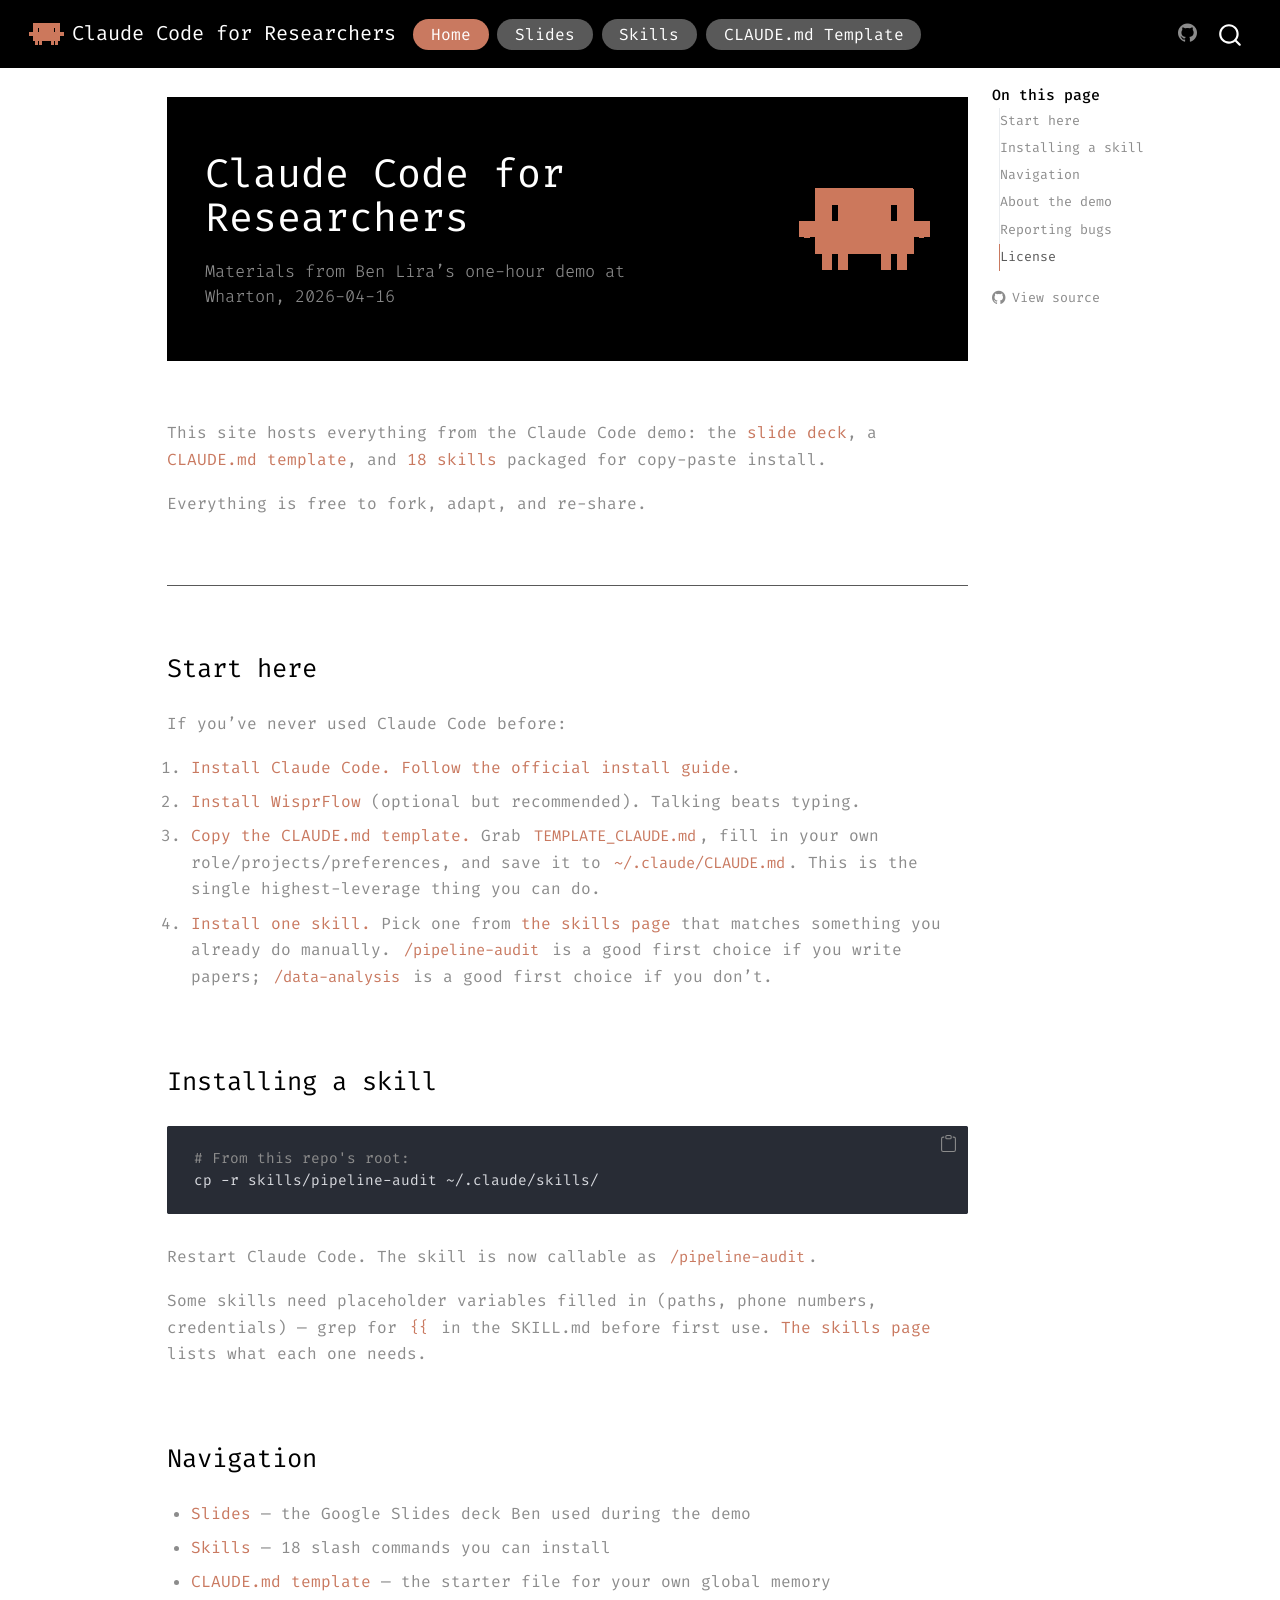
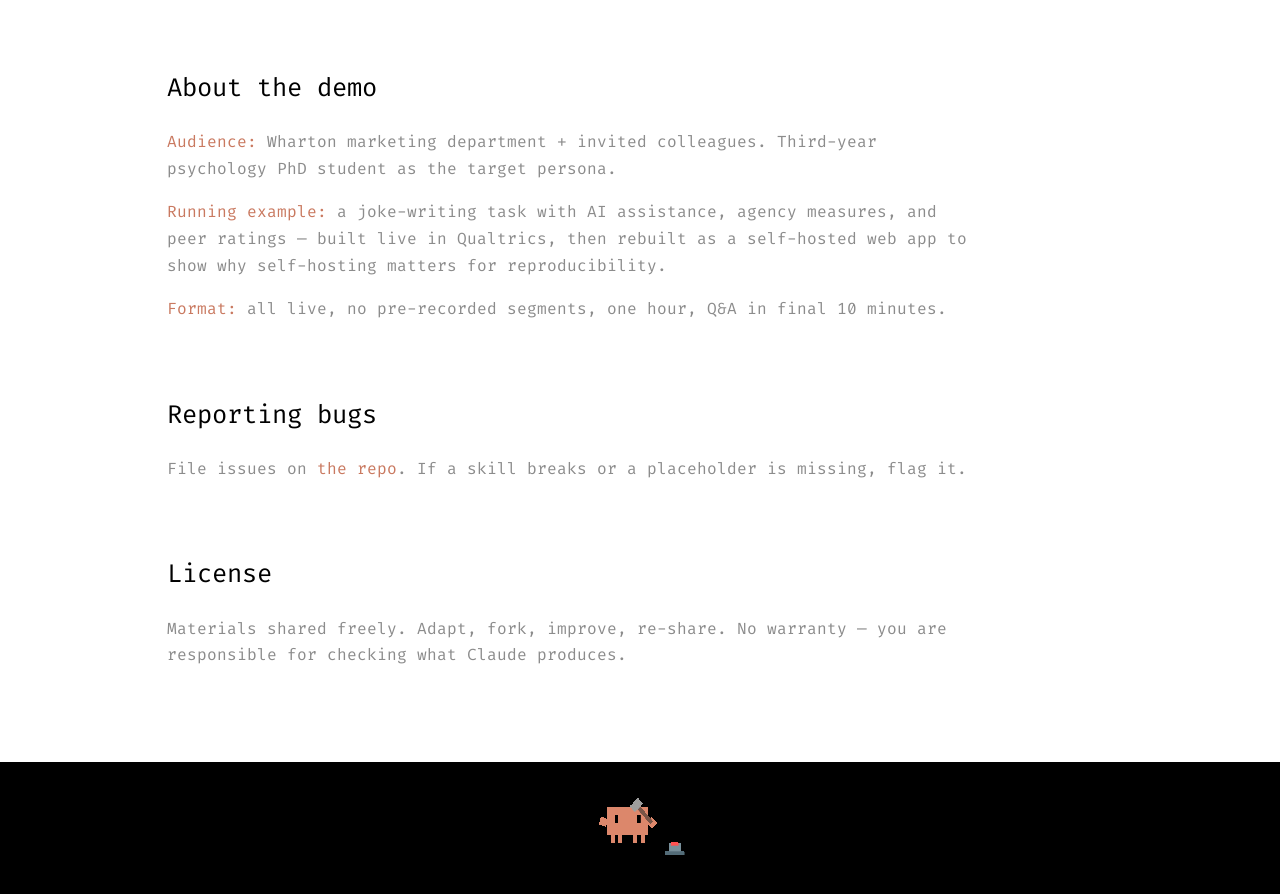
==== commit 9ace892f: "Built site for gh-pages" ====
--- a/index.html
+++ b/index.html
@@ -71,16 +71,17 @@
 <script src="site_libs/quarto-search/fuse.min.js"></script>
 <script src="site_libs/quarto-search/quarto-search.js"></script>
 <meta name="quarto:offset" content="./">
+<link href="./assets/favicon.png" rel="icon" type="image/png">
 <script src="site_libs/quarto-html/quarto.js" type="module"></script>
 <script src="site_libs/quarto-html/tabsets/tabsets.js" type="module"></script>
 <script src="site_libs/quarto-html/popper.min.js"></script>
 <script src="site_libs/quarto-html/tippy.umd.min.js"></script>
 <script src="site_libs/quarto-html/anchor.min.js"></script>
 <link href="site_libs/quarto-html/tippy.css" rel="stylesheet">
-<link href="site_libs/quarto-html/quarto-syntax-highlighting-64a204ab8560d761af7679ceaba22944.css" rel="stylesheet" id="quarto-text-highlighting-styles">
+<link href="site_libs/quarto-html/quarto-syntax-highlighting-5cedc866073a63a8835c7182543745ef.css" rel="stylesheet" id="quarto-text-highlighting-styles">
 <script src="site_libs/bootstrap/bootstrap.min.js"></script>
 <link href="site_libs/bootstrap/bootstrap-icons.css" rel="stylesheet">
-<link href="site_libs/bootstrap/bootstrap-c437ad11e1d67a51fa3dde503bd277dc.min.css" rel="stylesheet" append-hash="true" id="quarto-bootstrap" data-mode="light">
+<link href="site_libs/bootstrap/bootstrap-7c60b756f992b22463df75023c26197f.min.css" rel="stylesheet" append-hash="true" id="quarto-bootstrap" data-mode="light">
 <script id="quarto-search-options" type="application/json">{
   "location": "navbar",
   "copy-button": false,
@@ -108,9 +109,11 @@
     "search-label": "Search"
   }
 }</script>
-
-
-<link rel="stylesheet" href="slides.css">
+<link rel="preconnect" href="https://fonts.googleapis.com">
+<link rel="preconnect" href="https://fonts.gstatic.com" crossorigin="">
+<link rel="stylesheet" href="https://fonts.googleapis.com/css2?family=Fira+Code:wght@400&amp;display=swap">
+
+
 </head>
 
 <body class="nav-fixed quarto-light">
@@ -120,6 +123,10 @@
     <nav class="navbar navbar-expand-lg " data-bs-theme="dark">
       <div class="navbar-container container-fluid">
       <div class="navbar-brand-container mx-auto">
+    <a href="./index.html" class="navbar-brand navbar-brand-logo">
+    <img src="./assets/mascot.png" alt="" class="navbar-logo light-content">
+    <img src="./assets/mascot.png" alt="" class="navbar-logo dark-content">
+    </a>
     <a class="navbar-brand" href="./index.html">
     <span class="navbar-title">Claude Code for Researchers</span>
     </a>
@@ -137,10 +144,6 @@
   <li class="nav-item">
     <a class="nav-link" href="https://docs.google.com/presentation/d/1j67OxP7MQudUdp6t-OtCPzaASTS8nBktCXalzXrvC1g/present"> 
 <span class="menu-text">Slides</span></a>
-  </li>  
-  <li class="nav-item">
-    <a class="nav-link" href="./demo_script.html"> 
-<span class="menu-text">Demo Script</span></a>
   </li>  
   <li class="nav-item">
     <a class="nav-link" href="./skills/index.html"> 
@@ -205,7 +208,7 @@
 </header>
 
 
-<p>This site hosts everything from the Claude Code demo: the <a href="https://docs.google.com/presentation/d/1j67OxP7MQudUdp6t-OtCPzaASTS8nBktCXalzXrvC1g/present">slide deck</a>, the <a href="./demo_script.html">full runbook</a> with every prompt used, a <a href="./TEMPLATE_CLAUDE.html">CLAUDE.md template</a>, and <a href="./skills/index.html">18 skills</a> packaged for copy-paste install.</p>
+<p>This site hosts everything from the Claude Code demo: the <a href="https://docs.google.com/presentation/d/1j67OxP7MQudUdp6t-OtCPzaASTS8nBktCXalzXrvC1g/present">slide deck</a>, a <a href="./TEMPLATE_CLAUDE.html">CLAUDE.md template</a>, and <a href="./skills/index.html">18 skills</a> packaged for copy-paste install.</p>
 <p>Everything is free to fork, adapt, and re-share.</p>
 <hr>
 <section id="start-here" class="level2">
@@ -229,7 +232,6 @@
 <h2 class="anchored" data-anchor-id="navigation">Navigation</h2>
 <ul>
 <li><a href="https://docs.google.com/presentation/d/1j67OxP7MQudUdp6t-OtCPzaASTS8nBktCXalzXrvC1g/present"><strong>Slides</strong></a> — the Google Slides deck Ben used during the demo</li>
-<li><a href="./demo_script.html"><strong>Demo script</strong></a> — every prompt Ben spoke into WisprFlow, with timing, fallback plans, and pre-scripted answers to audience questions</li>
 <li><a href="./skills/index.html"><strong>Skills</strong></a> — 18 slash commands you can install</li>
 <li><a href="./TEMPLATE_CLAUDE.html"><strong>CLAUDE.md template</strong></a> — the starter file for your own global memory</li>
 </ul>
@@ -246,7 +248,7 @@
 </section>
 <section id="license" class="level2">
 <h2 class="anchored" data-anchor-id="license">License</h2>
-<p>Materials shared freely. Adapt, fork, improve, re-share. No warranty — you are responsible for checking what Claude produces. See the <a href="./demo_script.html#qa--41005100">demo script’s Q&amp;A section</a> for the specific answer on how to verify AI-generated analysis code.</p>
+<p>Materials shared freely. Adapt, fork, improve, re-share. No warranty — you are responsible for checking what Claude produces.</p>
 
 
 </section>
--- a/site_libs/quarto-html/quarto-syntax-highlighting-5cedc866073a63a8835c7182543745ef.css
+++ b/site_libs/quarto-html/quarto-syntax-highlighting-5cedc866073a63a8835c7182543745ef.css
@@ -0,0 +1,236 @@
+/* quarto syntax highlight colors */
+:root {
+  --quarto-hl-ot-color: #003B4F;
+  --quarto-hl-at-color: #657422;
+  --quarto-hl-ss-color: #20794D;
+  --quarto-hl-an-color: #5E5E5E;
+  --quarto-hl-fu-color: #4758AB;
+  --quarto-hl-st-color: #20794D;
+  --quarto-hl-cf-color: #003B4F;
+  --quarto-hl-op-color: #5E5E5E;
+  --quarto-hl-er-color: #AD0000;
+  --quarto-hl-bn-color: #AD0000;
+  --quarto-hl-al-color: #AD0000;
+  --quarto-hl-va-color: #111111;
+  --quarto-hl-bu-color: inherit;
+  --quarto-hl-ex-color: inherit;
+  --quarto-hl-pp-color: #AD0000;
+  --quarto-hl-in-color: #5E5E5E;
+  --quarto-hl-vs-color: #20794D;
+  --quarto-hl-wa-color: #5E5E5E;
+  --quarto-hl-do-color: #5E5E5E;
+  --quarto-hl-im-color: #00769E;
+  --quarto-hl-ch-color: #20794D;
+  --quarto-hl-dt-color: #AD0000;
+  --quarto-hl-fl-color: #AD0000;
+  --quarto-hl-co-color: #5E5E5E;
+  --quarto-hl-cv-color: #5E5E5E;
+  --quarto-hl-cn-color: #8f5902;
+  --quarto-hl-sc-color: #5E5E5E;
+  --quarto-hl-dv-color: #AD0000;
+  --quarto-hl-kw-color: #003B4F;
+}
+
+/* other quarto variables */
+:root {
+  --quarto-font-monospace: "Fira Code", "JetBrains Mono", ui-monospace, SFMono-Regular, Menlo, monospace;
+}
+
+/* syntax highlight based on Pandoc's rules */
+pre > code.sourceCode > span {
+  color: #003B4F;
+}
+
+code.sourceCode > span {
+  color: #003B4F;
+}
+
+div.sourceCode,
+div.sourceCode pre.sourceCode {
+  color: #003B4F;
+}
+
+/* Normal */
+code span {
+  color: #003B4F;
+}
+
+/* Alert */
+code span.al {
+  color: #AD0000;
+  font-style: inherit;
+}
+
+/* Annotation */
+code span.an {
+  color: #5E5E5E;
+  font-style: inherit;
+}
+
+/* Attribute */
+code span.at {
+  color: #657422;
+  font-style: inherit;
+}
+
+/* BaseN */
+code span.bn {
+  color: #AD0000;
+  font-style: inherit;
+}
+
+/* BuiltIn */
+code span.bu {
+  font-style: inherit;
+}
+
+/* ControlFlow */
+code span.cf {
+  color: #003B4F;
+  font-weight: bold;
+  font-style: inherit;
+}
+
+/* Char */
+code span.ch {
+  color: #20794D;
+  font-style: inherit;
+}
+
+/* Constant */
+code span.cn {
+  color: #8f5902;
+  font-style: inherit;
+}
+
+/* Comment */
+code span.co {
+  color: #5E5E5E;
+  font-style: inherit;
+}
+
+/* CommentVar */
+code span.cv {
+  color: #5E5E5E;
+  font-style: italic;
+}
+
+/* Documentation */
+code span.do {
+  color: #5E5E5E;
+  font-style: italic;
+}
+
+/* DataType */
+code span.dt {
+  color: #AD0000;
+  font-style: inherit;
+}
+
+/* DecVal */
+code span.dv {
+  color: #AD0000;
+  font-style: inherit;
+}
+
+/* Error */
+code span.er {
+  color: #AD0000;
+  font-style: inherit;
+}
+
+/* Extension */
+code span.ex {
+  font-style: inherit;
+}
+
+/* Float */
+code span.fl {
+  color: #AD0000;
+  font-style: inherit;
+}
+
+/* Function */
+code span.fu {
+  color: #4758AB;
+  font-style: inherit;
+}
+
+/* Import */
+code span.im {
+  color: #00769E;
+  font-style: inherit;
+}
+
+/* Information */
+code span.in {
+  color: #5E5E5E;
+  font-style: inherit;
+}
+
+/* Keyword */
+code span.kw {
+  color: #003B4F;
+  font-weight: bold;
+  font-style: inherit;
+}
+
+/* Operator */
+code span.op {
+  color: #5E5E5E;
+  font-style: inherit;
+}
+
+/* Other */
+code span.ot {
+  color: #003B4F;
+  font-style: inherit;
+}
+
+/* Preprocessor */
+code span.pp {
+  color: #AD0000;
+  font-style: inherit;
+}
+
+/* SpecialChar */
+code span.sc {
+  color: #5E5E5E;
+  font-style: inherit;
+}
+
+/* SpecialString */
+code span.ss {
+  color: #20794D;
+  font-style: inherit;
+}
+
+/* String */
+code span.st {
+  color: #20794D;
+  font-style: inherit;
+}
+
+/* Variable */
+code span.va {
+  color: #111111;
+  font-style: inherit;
+}
+
+/* VerbatimString */
+code span.vs {
+  color: #20794D;
+  font-style: inherit;
+}
+
+/* Warning */
+code span.wa {
+  color: #5E5E5E;
+  font-style: italic;
+}
+
+.prevent-inlining {
+  content: "</";
+}
+
+/*# sourceMappingURL=12404e146982e854cd95537aee8fc521.css.map */
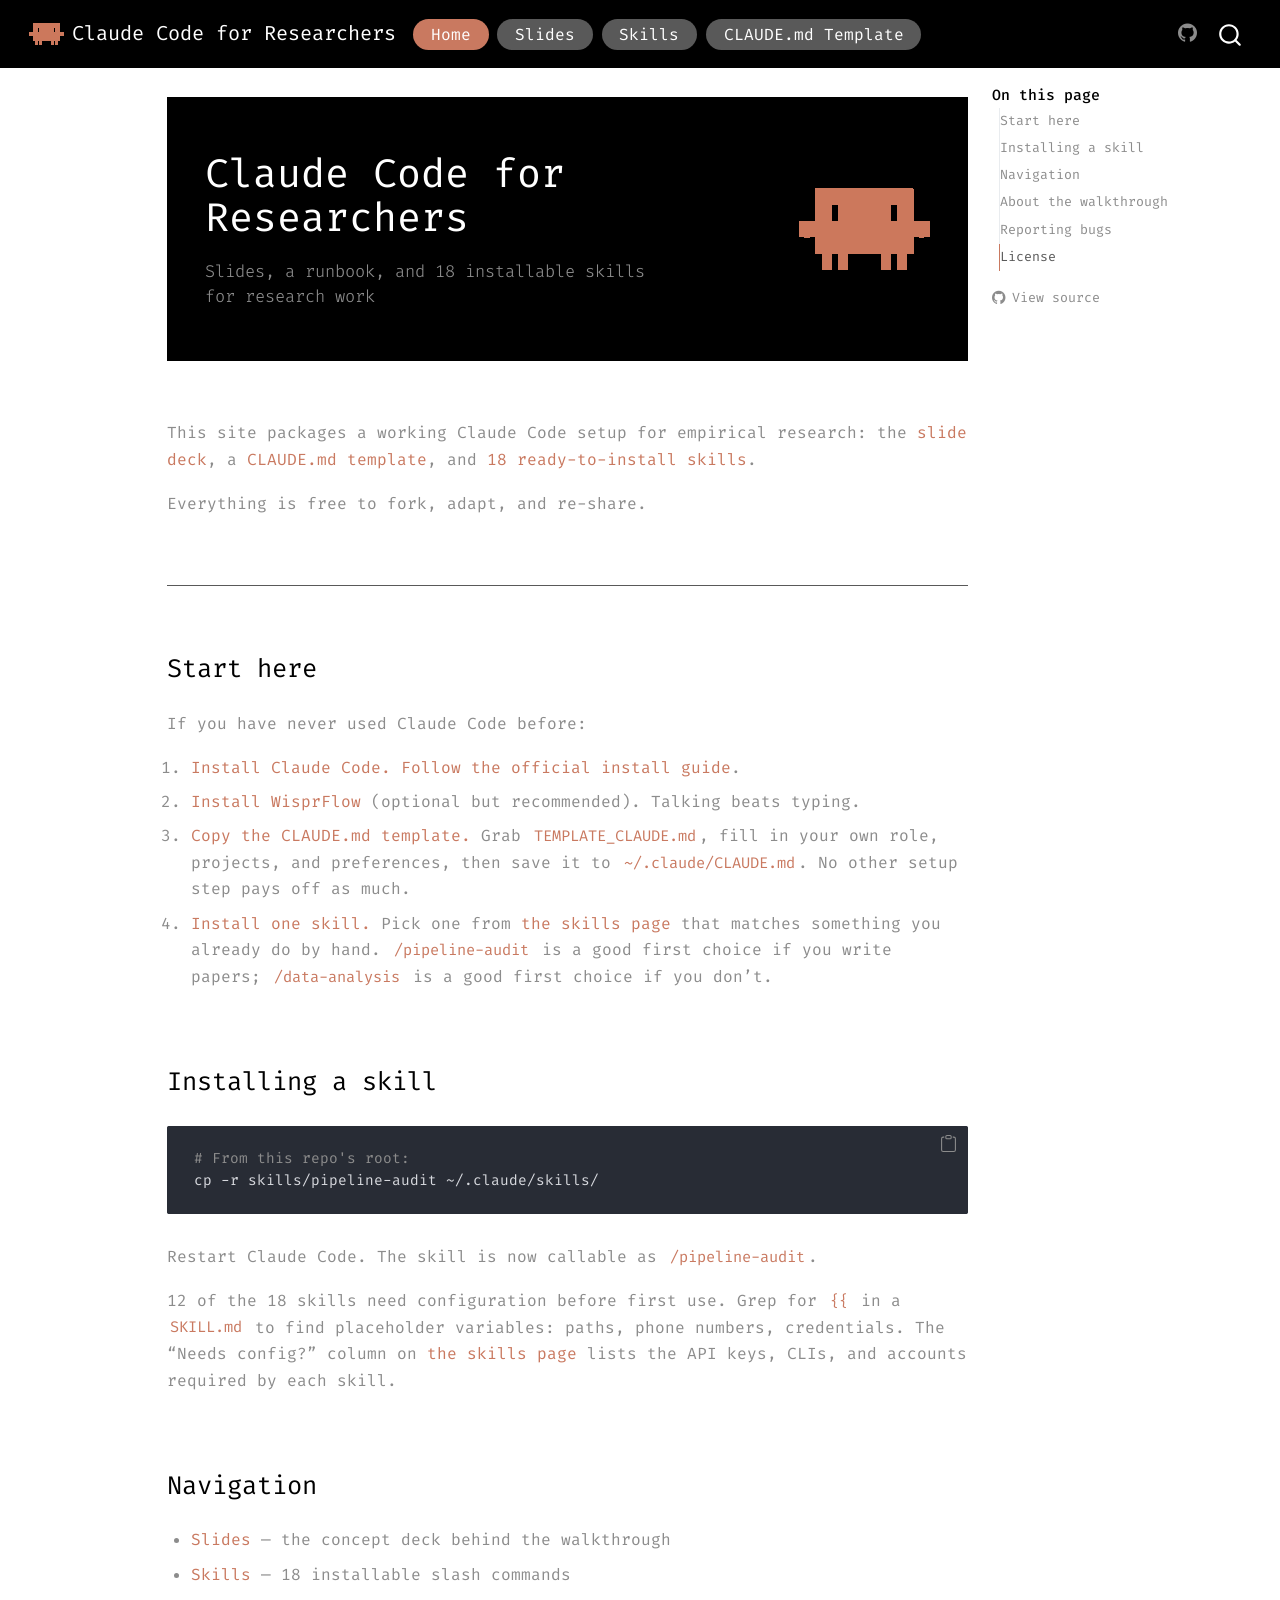
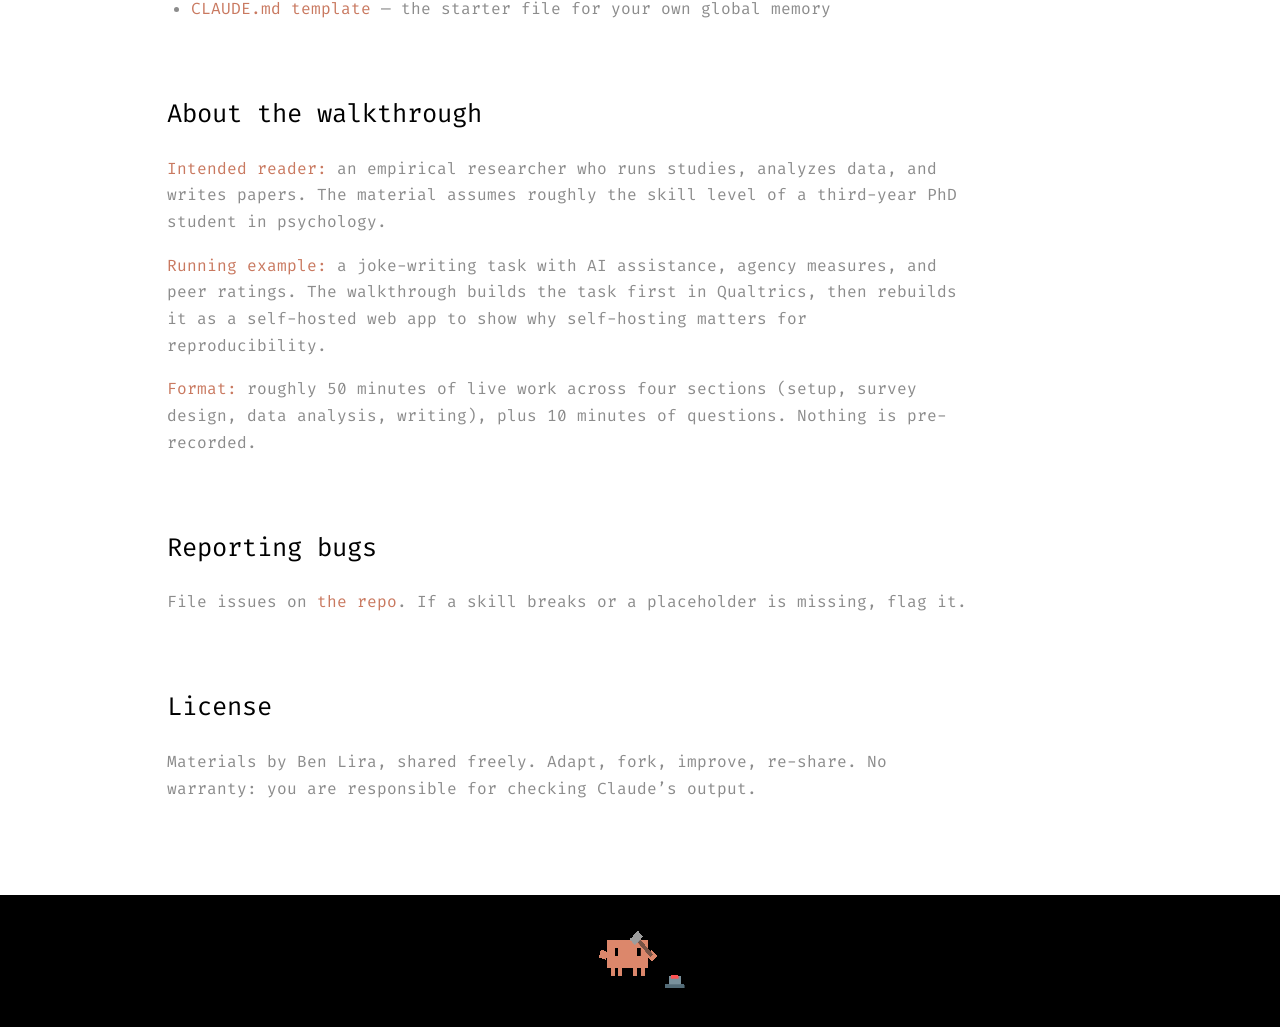
==== commit 5a9fe837: "Built site for gh-pages" ====
--- a/index.html
+++ b/index.html
@@ -179,7 +179,7 @@
   <li><a href="#start-here" id="toc-start-here" class="nav-link active" data-scroll-target="#start-here">Start here</a></li>
   <li><a href="#installing-a-skill" id="toc-installing-a-skill" class="nav-link" data-scroll-target="#installing-a-skill">Installing a skill</a></li>
   <li><a href="#navigation" id="toc-navigation" class="nav-link" data-scroll-target="#navigation">Navigation</a></li>
-  <li><a href="#about-the-demo" id="toc-about-the-demo" class="nav-link" data-scroll-target="#about-the-demo">About the demo</a></li>
+  <li><a href="#about-the-walkthrough" id="toc-about-the-walkthrough" class="nav-link" data-scroll-target="#about-the-walkthrough">About the walkthrough</a></li>
   <li><a href="#reporting-bugs" id="toc-reporting-bugs" class="nav-link" data-scroll-target="#reporting-bugs">Reporting bugs</a></li>
   <li><a href="#license" id="toc-license" class="nav-link" data-scroll-target="#license">License</a></li>
   </ul>
@@ -191,7 +191,7 @@
 <header id="title-block-header" class="quarto-title-block default">
 <div class="quarto-title">
 <h1 class="title">Claude Code for Researchers</h1>
-<p class="subtitle lead">Materials from Ben Lira’s one-hour demo at Wharton, 2026-04-16</p>
+<p class="subtitle lead">Slides, a runbook, and 18 installable skills for research work</p>
 </div>
 
 
@@ -208,17 +208,17 @@
 </header>
 
 
-<p>This site hosts everything from the Claude Code demo: the <a href="https://docs.google.com/presentation/d/1j67OxP7MQudUdp6t-OtCPzaASTS8nBktCXalzXrvC1g/present">slide deck</a>, a <a href="./TEMPLATE_CLAUDE.html">CLAUDE.md template</a>, and <a href="./skills/index.html">18 skills</a> packaged for copy-paste install.</p>
+<p>This site packages a working Claude Code setup for empirical research: the <a href="https://docs.google.com/presentation/d/1j67OxP7MQudUdp6t-OtCPzaASTS8nBktCXalzXrvC1g/present">slide deck</a>, a <a href="./TEMPLATE_CLAUDE.html">CLAUDE.md template</a>, and <a href="./skills/index.html">18 ready-to-install skills</a>.</p>
 <p>Everything is free to fork, adapt, and re-share.</p>
 <hr>
 <section id="start-here" class="level2">
 <h2 class="anchored" data-anchor-id="start-here">Start here</h2>
-<p>If you’ve never used Claude Code before:</p>
+<p>If you have never used Claude Code before:</p>
 <ol type="1">
 <li><strong>Install Claude Code.</strong> <a href="https://docs.anthropic.com/claude/docs/claude-code">Follow the official install guide</a>.</li>
 <li><strong>Install WisprFlow</strong> (optional but recommended). Talking beats typing.</li>
-<li><strong>Copy the CLAUDE.md template.</strong> Grab <a href="./TEMPLATE_CLAUDE.html"><code>TEMPLATE_CLAUDE.md</code></a>, fill in your own role/projects/preferences, and save it to <code>~/.claude/CLAUDE.md</code>. This is the single highest-leverage thing you can do.</li>
-<li><strong>Install one skill.</strong> Pick one from <a href="./skills/index.html">the skills page</a> that matches something you already do manually. <code>/pipeline-audit</code> is a good first choice if you write papers; <code>/data-analysis</code> is a good first choice if you don’t.</li>
+<li><strong>Copy the CLAUDE.md template.</strong> Grab <a href="./TEMPLATE_CLAUDE.html"><code>TEMPLATE_CLAUDE.md</code></a>, fill in your own role, projects, and preferences, then save it to <code>~/.claude/CLAUDE.md</code>. No other setup step pays off as much.</li>
+<li><strong>Install one skill.</strong> Pick one from <a href="./skills/index.html">the skills page</a> that matches something you already do by hand. <code>/pipeline-audit</code> is a good first choice if you write papers; <code>/data-analysis</code> is a good first choice if you don’t.</li>
 </ol>
 </section>
 <section id="installing-a-skill" class="level2">
@@ -226,21 +226,21 @@
 <div class="code-copy-outer-scaffold"><div class="sourceCode" id="cb1"><pre class="sourceCode bash code-with-copy"><code class="sourceCode bash"><span id="cb1-1"><a href="#cb1-1" aria-hidden="true" tabindex="-1"></a><span class="co"># From this repo's root:</span></span>
 <span id="cb1-2"><a href="#cb1-2" aria-hidden="true" tabindex="-1"></a><span class="fu">cp</span> <span class="at">-r</span> skills/pipeline-audit ~/.claude/skills/</span></code></pre></div><button title="Copy to Clipboard" class="code-copy-button"><i class="bi"></i></button></div>
 <p>Restart Claude Code. The skill is now callable as <code>/pipeline-audit</code>.</p>
-<p>Some skills need placeholder variables filled in (paths, phone numbers, credentials) — grep for <code>{{</code> in the SKILL.md before first use. <a href="./skills/index.html">The skills page</a> lists what each one needs.</p>
+<p>12 of the 18 skills need configuration before first use. Grep for <code>{{</code> in a <code>SKILL.md</code> to find placeholder variables: paths, phone numbers, credentials. The “Needs config?” column on <a href="./skills/index.html">the skills page</a> lists the API keys, CLIs, and accounts required by each skill.</p>
 </section>
 <section id="navigation" class="level2">
 <h2 class="anchored" data-anchor-id="navigation">Navigation</h2>
 <ul>
-<li><a href="https://docs.google.com/presentation/d/1j67OxP7MQudUdp6t-OtCPzaASTS8nBktCXalzXrvC1g/present"><strong>Slides</strong></a> — the Google Slides deck Ben used during the demo</li>
-<li><a href="./skills/index.html"><strong>Skills</strong></a> — 18 slash commands you can install</li>
+<li><a href="https://docs.google.com/presentation/d/1j67OxP7MQudUdp6t-OtCPzaASTS8nBktCXalzXrvC1g/present"><strong>Slides</strong></a> — the concept deck behind the walkthrough</li>
+<li><a href="./skills/index.html"><strong>Skills</strong></a> — 18 installable slash commands</li>
 <li><a href="./TEMPLATE_CLAUDE.html"><strong>CLAUDE.md template</strong></a> — the starter file for your own global memory</li>
 </ul>
 </section>
-<section id="about-the-demo" class="level2">
-<h2 class="anchored" data-anchor-id="about-the-demo">About the demo</h2>
-<p><strong>Audience:</strong> Wharton marketing department + invited colleagues. Third-year psychology PhD student as the target persona.</p>
-<p><strong>Running example:</strong> a joke-writing task with AI assistance, agency measures, and peer ratings — built live in Qualtrics, then rebuilt as a self-hosted web app to show why self-hosting matters for reproducibility.</p>
-<p><strong>Format:</strong> all live, no pre-recorded segments, one hour, Q&amp;A in final 10 minutes.</p>
+<section id="about-the-walkthrough" class="level2">
+<h2 class="anchored" data-anchor-id="about-the-walkthrough">About the walkthrough</h2>
+<p><strong>Intended reader:</strong> an empirical researcher who runs studies, analyzes data, and writes papers. The material assumes roughly the skill level of a third-year PhD student in psychology.</p>
+<p><strong>Running example:</strong> a joke-writing task with AI assistance, agency measures, and peer ratings. The walkthrough builds the task first in Qualtrics, then rebuilds it as a self-hosted web app to show why self-hosting matters for reproducibility.</p>
+<p><strong>Format:</strong> roughly 50 minutes of live work across four sections (setup, survey design, data analysis, writing), plus 10 minutes of questions. Nothing is pre-recorded.</p>
 </section>
 <section id="reporting-bugs" class="level2">
 <h2 class="anchored" data-anchor-id="reporting-bugs">Reporting bugs</h2>
@@ -248,7 +248,7 @@
 </section>
 <section id="license" class="level2">
 <h2 class="anchored" data-anchor-id="license">License</h2>
-<p>Materials shared freely. Adapt, fork, improve, re-share. No warranty — you are responsible for checking what Claude produces.</p>
+<p>Materials by Ben Lira, shared freely. Adapt, fork, improve, re-share. No warranty: you are responsible for checking Claude’s output.</p>
 
 
 </section>
